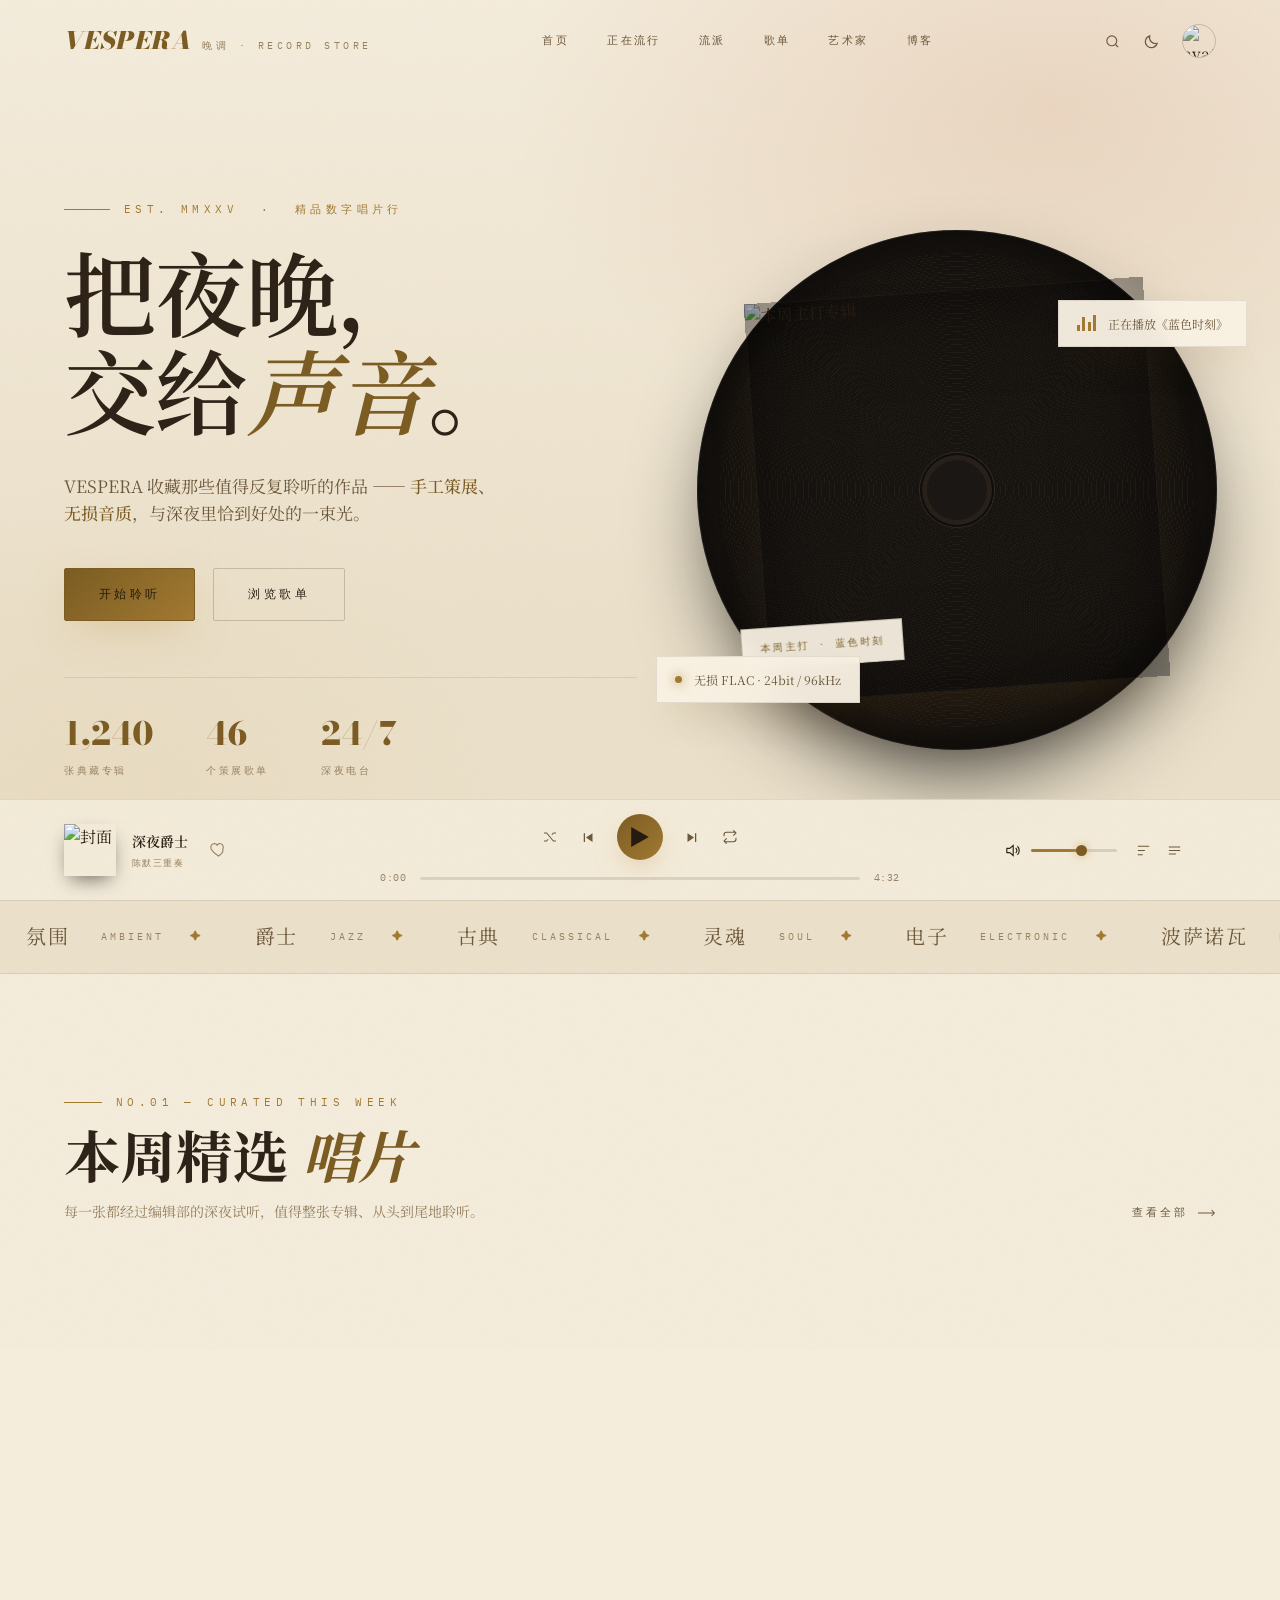
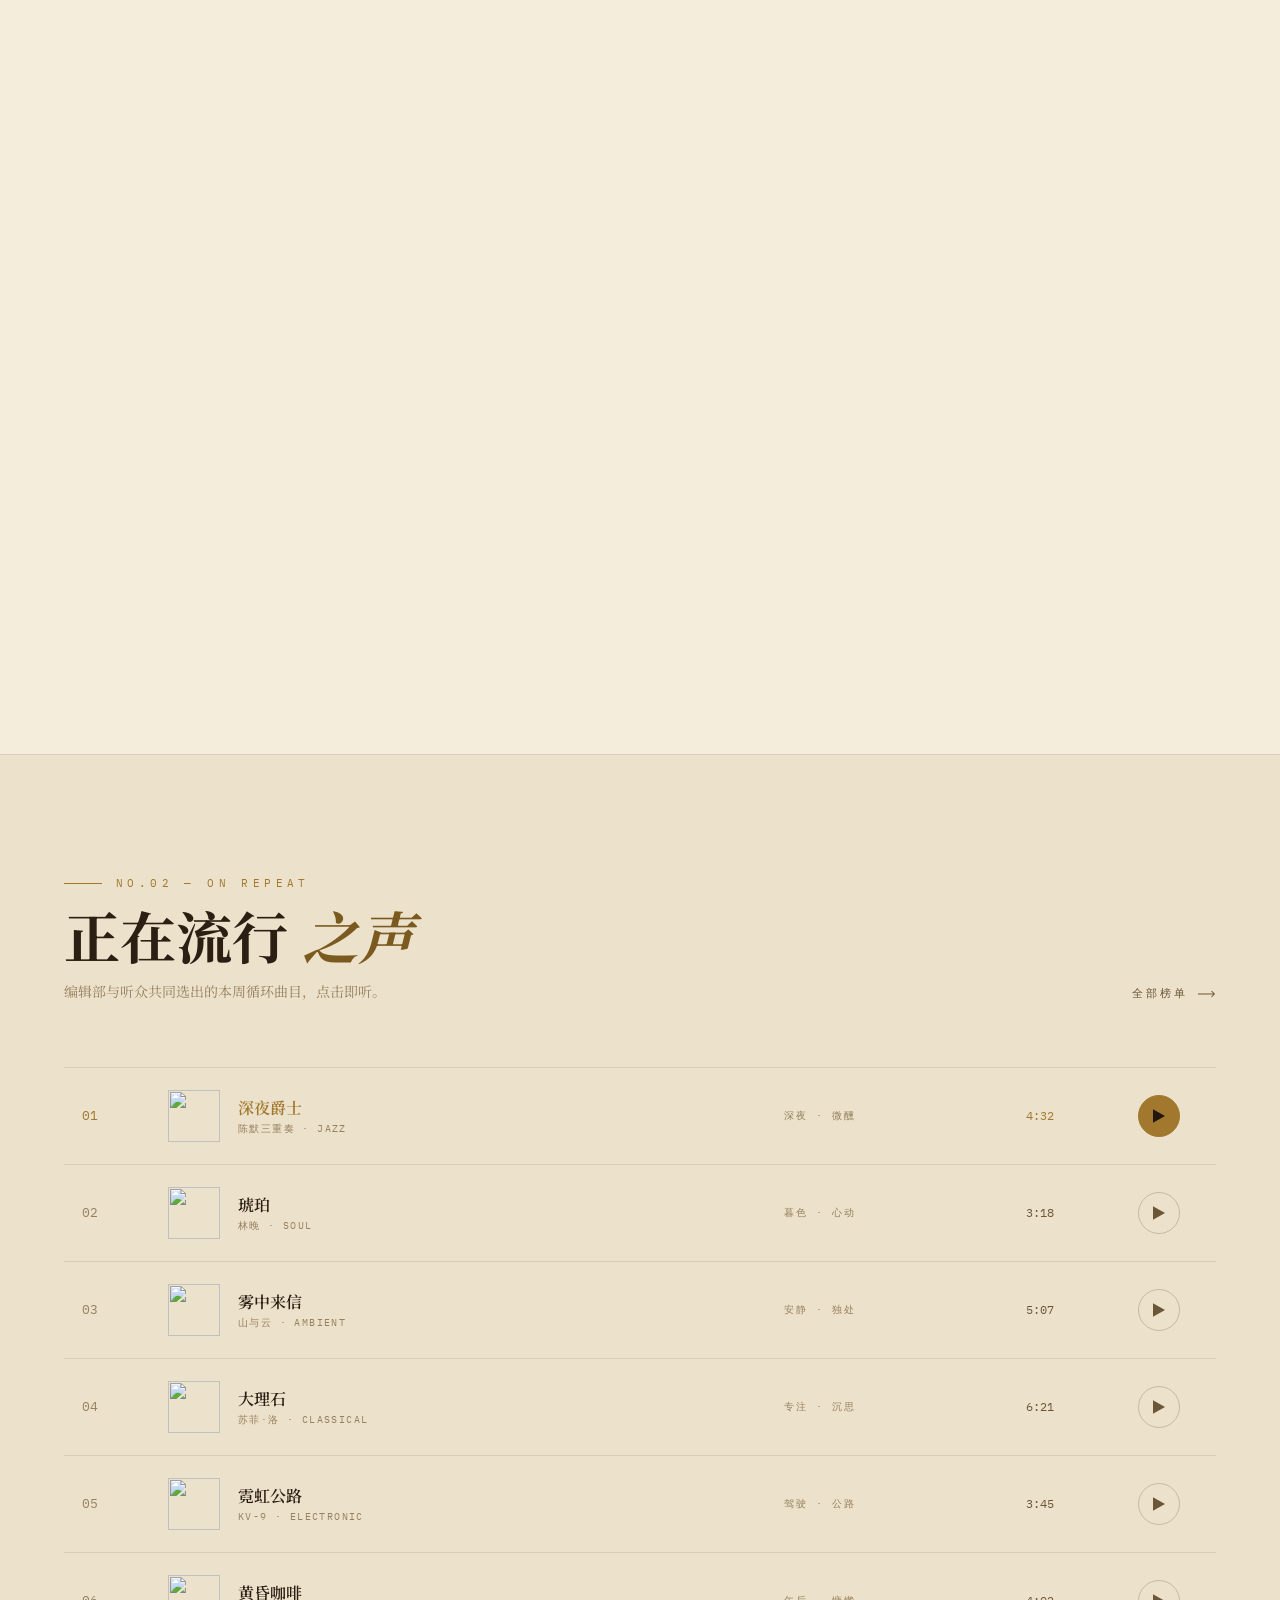
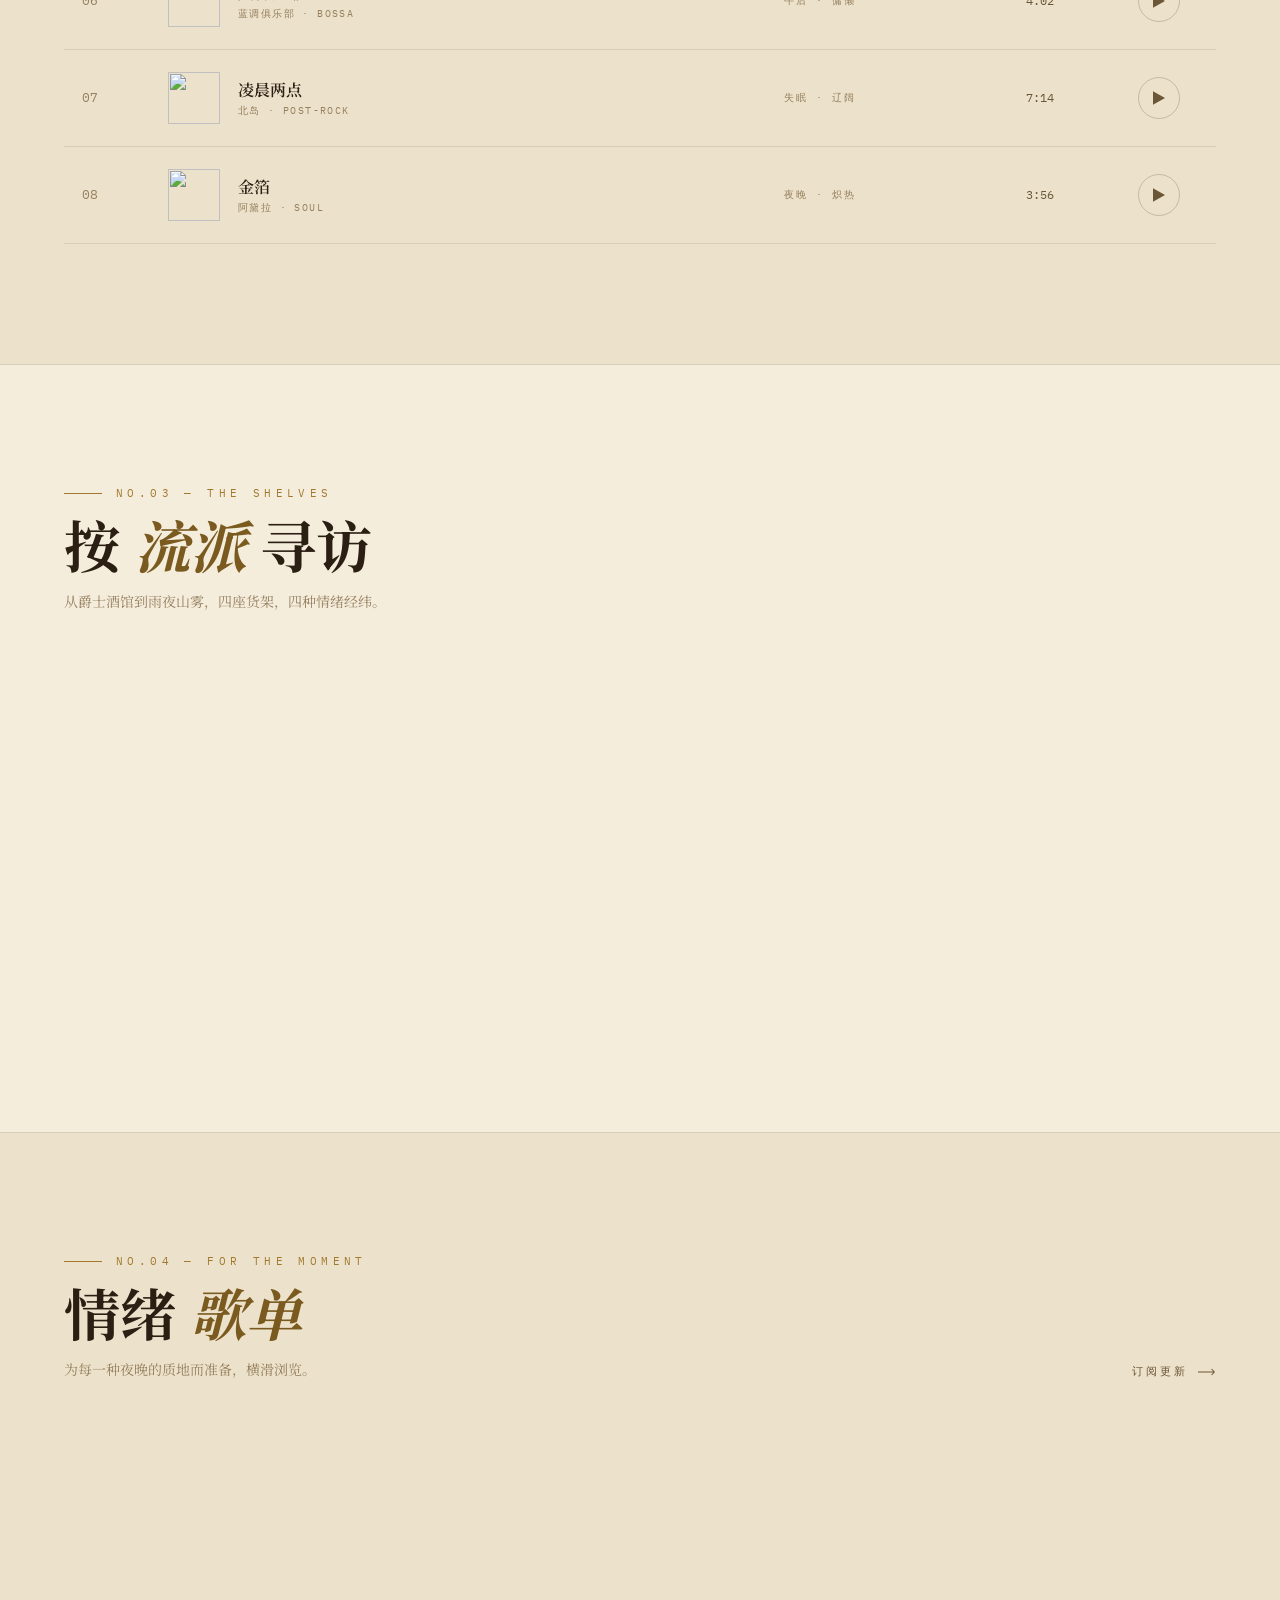
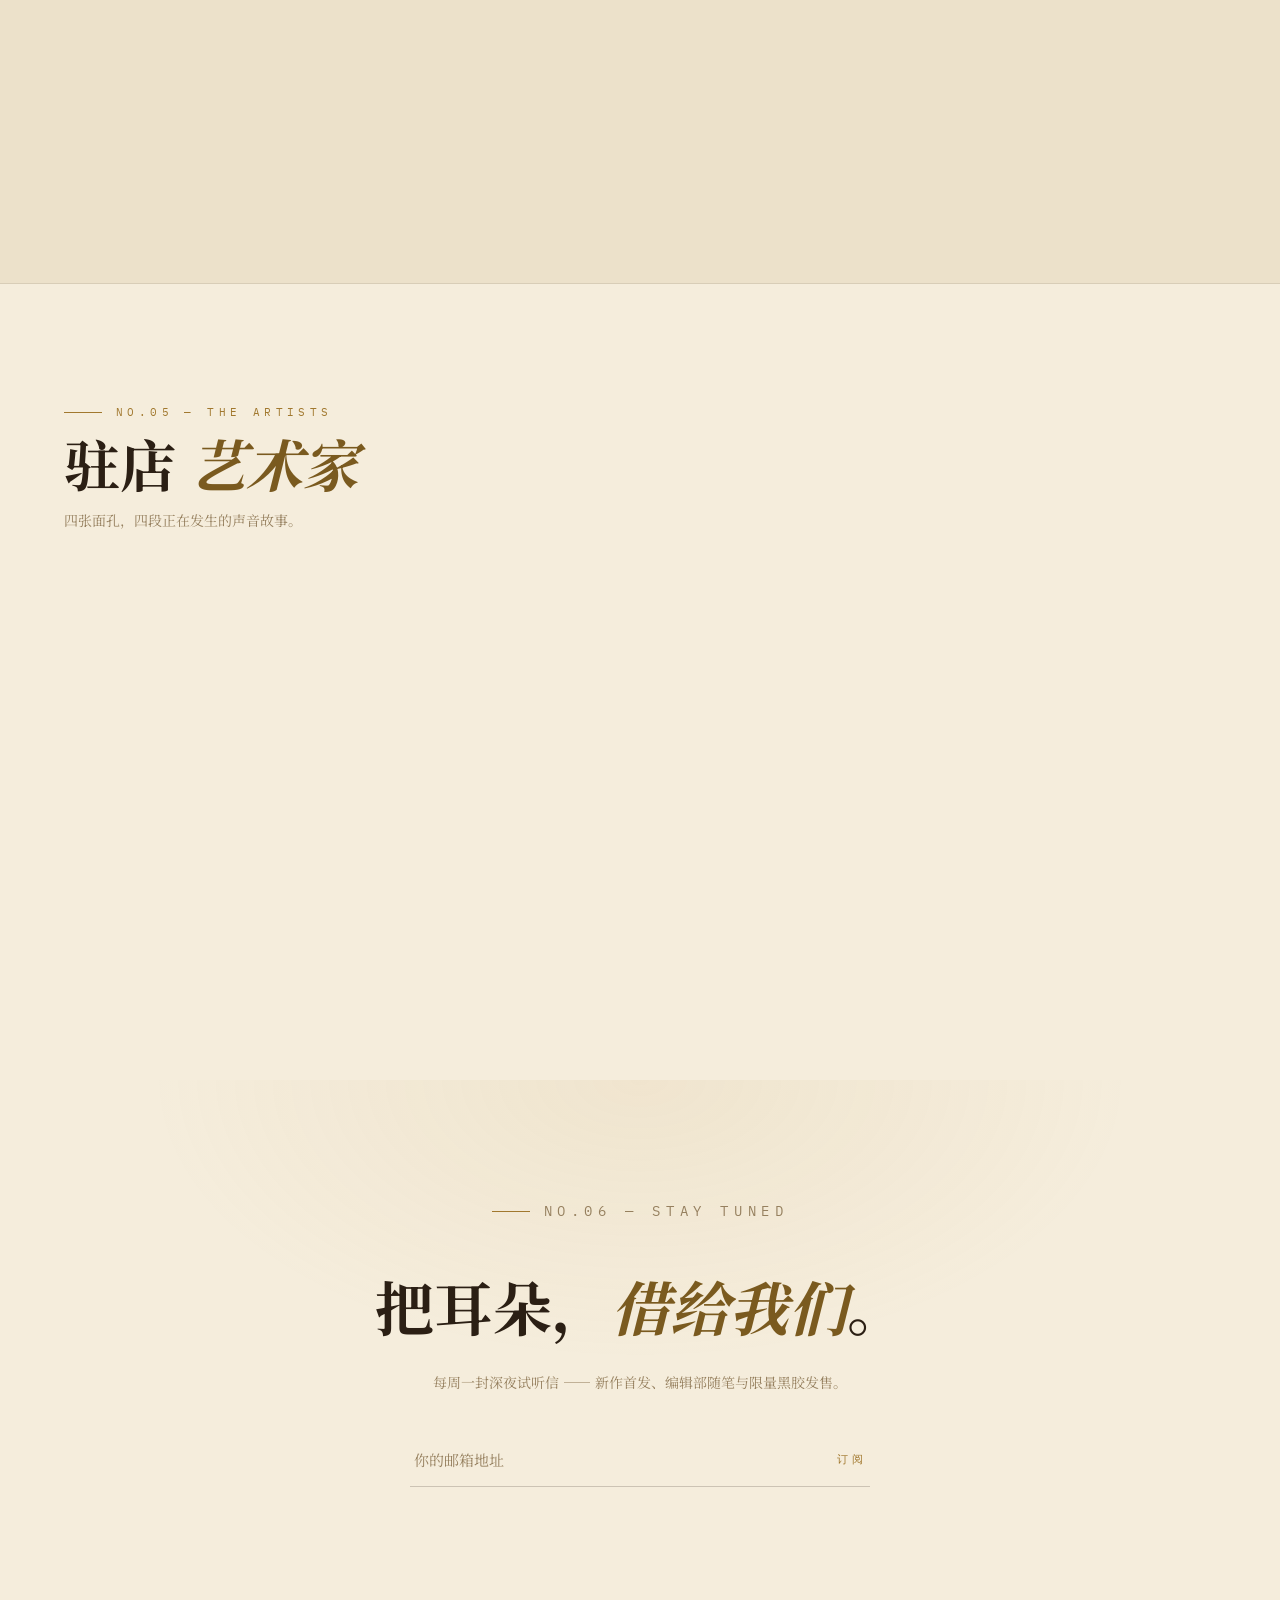
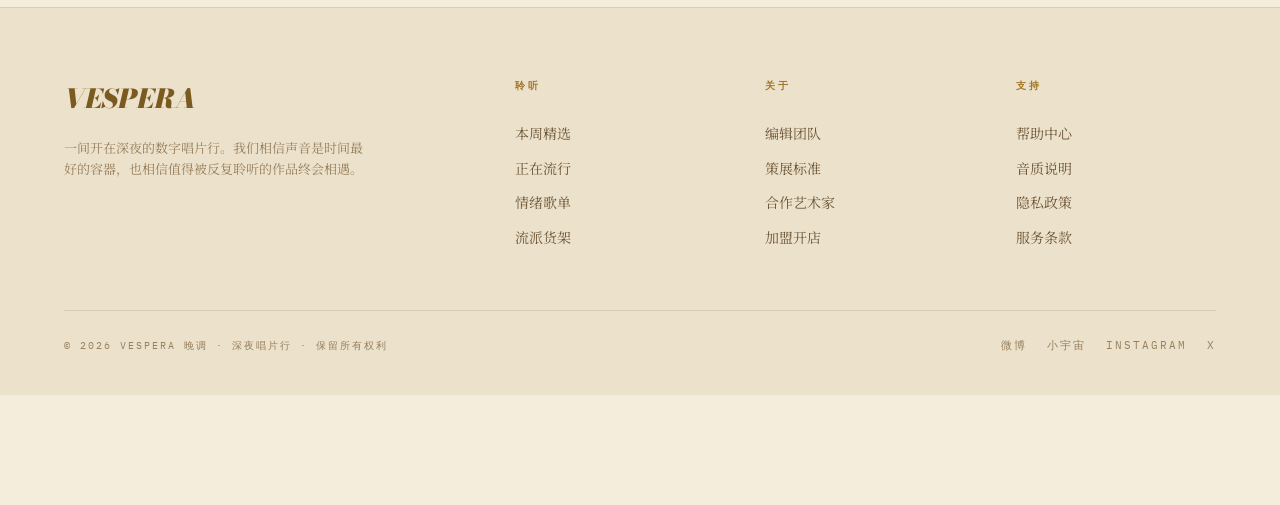
==== index.html @ b7c3f236 "初始化 VESPERA 晚调：音乐+博客双模块静态站（数据驱动、全实体 CRUD 管理台、GitHub API 在线提交、暗亮双主题）" ====
﻿<!doctype html>
<html lang="zh-CN">
<head>
<meta charset="utf-8">
<meta name="viewport" content="width=device-width, initial-scale=1">
<title>VESPERA 晚调 — 精品数字唱片行</title>
<link rel="preconnect" href="https://fonts.googleapis.com">
<link rel="preconnect" href="https://fonts.gstatic.com" crossorigin>
<link href="https://fonts.googleapis.com/css2?family=Bodoni+Moda:ital,opsz,wght@0,6..96,400;0,6..96,600;0,6..96,800;0,6..96,900;1,6..96,400;1,6..96,600&family=IBM+Plex+Mono:wght@400;500&family=Noto+Serif+SC:wght@400;500;700;900&display=swap" rel="stylesheet">
<link href="https://fonts.loli.net/css2?family=Bodoni+Moda:ital,opsz,wght@0,6..96,400;0,6..96,600;0,6..96,800;0,6..96,900;1,6..96,400;1,6..96,600&family=IBM+Plex+Mono:wght@400;500&family=Noto+Serif+SC:wght@400;500;700;900&display=swap" rel="stylesheet">
<link rel="stylesheet" href="assets/vespera.css">
</head>
<body>
<script>
  /* 首屏前应用主题，避免闪烁 */
  try{
    var _t = localStorage.getItem("vespera-theme") ||
             (window.matchMedia("(prefers-color-scheme: light)").matches ? "light" : "dark");
    document.documentElement.setAttribute("data-theme", _t);
  }catch(e){}
</script>
<div class="grain"></div>
<div class="cursor-glow" id="glow"></div>

<header id="site-header">
  <a class="logo" href="#">
    <span class="mark">VESPERA</span>
    <span class="sub">晚调 · Record Store</span>
  </a>
  <nav>
    <a href="#featured">首页</a>
    <a href="#tracks">正在流行</a>
    <a href="#genres">流派</a>
    <a href="#playlists">歌单</a>
    <a href="#artists">艺术家</a>
    <a href="blog.html">博客</a>
  </nav>
  <div class="hd-actions">
    <button class="icon-btn search" aria-label="搜索">
      <svg width="17" height="17" viewBox="0 0 24 24" fill="none" stroke="currentColor" stroke-width="1.6"><circle cx="11" cy="11" r="7"/><path d="m20 20-3.8-3.8"/></svg>
    </button>
    <button class="icon-btn theme-toggle" id="themeToggle" aria-label="切换主题">
      <svg class="icon-sun" width="17" height="17" viewBox="0 0 24 24" fill="none" stroke="currentColor" stroke-width="1.6"><circle cx="12" cy="12" r="4.2"/><path d="M12 2v2.5M12 19.5V22M2 12h2.5M19.5 12H22M4.6 4.6l1.8 1.8M17.6 17.6l1.8 1.8M19.4 4.6l-1.8 1.8M6.4 17.6l-1.8 1.8"/></svg>
      <svg class="icon-moon" width="17" height="17" viewBox="0 0 24 24" fill="none" stroke="currentColor" stroke-width="1.6"><path d="M20 14.5A8.5 8.5 0 0 1 9.5 4 8.5 8.5 0 1 0 20 14.5z"/></svg>
    </button>
    <div class="avatar" title="我的收藏"><img src="https://trae-api-cn.mchost.guru/api/ide/v1/text_to_image?prompt=silhouette%20of%20a%20soul%20singer%20at%20vintage%20microphone%2C%20warm%20amber%20backlight%20and%20smoke%2C%20film%20photography%2C%20no%20text&image_size=square" alt="avatar"></div>
    <button class="icon-btn burger" aria-label="菜单">
      <svg width="20" height="20" viewBox="0 0 24 24" fill="none" stroke="currentColor" stroke-width="1.6"><path d="M4 8h16M4 16h10"/></svg>
    </button>
  </div>
</header>

<main class="wrap">
  <!-- ================= HERO ================= -->
  <section class="hero">
    <div class="hero-grid">
      <div class="hero-copy">
        <p class="eyebrow">EST. MMXXV &nbsp;·&nbsp; 精品数字唱片行</p>
        <h1 class="hero-title">把夜晚，<br>交给<span class="it">声音</span>。</h1>
        <p class="hero-sub">VESPERA 收藏那些值得反复聆听的作品 —— <b>手工策展</b>、<b>无损音质</b>，与深夜里恰到好处的一束光。</p>
        <div class="hero-cta">
          <button class="btn btn-gold">开始聆听</button>
          <button class="btn btn-ghost">浏览歌单</button>
        </div>
        <div class="hero-stats">
          <div><b class="num">1,240</b><span>张典藏专辑</span></div>
          <div><b class="num">46</b><span>个策展歌单</span></div>
          <div><b class="num">24/7</b><span>深夜电台</span></div>
        </div>
      </div>
      <div class="hero-art">
        <div class="vinyl-disk"></div>
        <div class="hero-cover-wrap">
          <img id="heroCover" src="https://trae-api-cn.mchost.guru/api/ide/v1/text_to_image?prompt=abstract%20album%20cover%20art%2C%20swirling%20amber%20gold%20and%20deep%20espresso%20brown%20ink%20gradients%2C%20art%20deco%20minimal%20composition%2C%20dramatic%20side%20lighting%2C%20premium%20boutique%20record%20label%20aesthetic%2C%20matte%20paper%20texture%2C%20elegant%2C%20no%20text&image_size=square_hd" alt="本周主打专辑">
          <div class="cover-badge" id="heroBadge">本周主打 · 策展推荐</div>
        </div>
        <div class="float-chip chip-1">
          <span class="eq" aria-hidden="true"><i></i><i></i><i></i><i></i></span>
          <span id="heroNow">正在播放《蓝色时刻》</span>
        </div>
        <div class="float-chip chip-2">无损 FLAC · 24bit / 96kHz</div>
      </div>
    </div>
  </section>

  <!-- ================= MARQUEE ================= -->
  <div class="marquee" aria-hidden="true">
    <div class="marquee-track">
      <span>氛围 <em>AMBIENT</em></span><span>爵士 <em>JAZZ</em></span><span>古典 <em>CLASSICAL</em></span><span>灵魂 <em>SOUL</em></span><span>电子 <em>ELECTRONIC</em></span><span>波萨诺瓦 <em>BOSSA NOVA</em></span><span>后摇 <em>POST-ROCK</em></span><span>新古典 <em>NEO-CLASSICAL</em></span><span>氛围 <em>AMBIENT</em></span><span>爵士 <em>JAZZ</em></span><span>古典 <em>CLASSICAL</em></span><span>灵魂 <em>SOUL</em></span><span>电子 <em>ELECTRONIC</em></span><span>波萨诺瓦 <em>BOSSA NOVA</em></span><span>后摇 <em>POST-ROCK</em></span><span>新古典 <em>NEO-CLASSICAL</em></span>
    </div>
  </div>

  <!-- ================= FEATURED ALBUMS ================= -->
  <section id="featured" class="featured">
    <div class="section-head reveal">
      <div>
        <p class="sec-no">NO.01 — CURATED THIS WEEK</p>
        <h2 class="sec-title">本周精选 <em>唱片</em></h2>
        <p class="sec-sub">每一张都经过编辑部的深夜试听，值得整张专辑、从头到尾地聆听。</p>
      </div>
      <a class="sec-link" href="#tracks">查看全部
        <svg width="18" height="10" viewBox="0 0 24 10" fill="none" stroke="currentColor" stroke-width="1.4"><path d="M0 5h22m0 0-4-4m4 4-4 4"/></svg>
      </a>
    </div>
        <div class="albums" id="albums"></div>
  </section>

  <!-- ================= TRENDING TRACKS ================= -->
  <section id="tracks" class="tracks">
    <div class="section-head reveal">
      <div>
        <p class="sec-no">NO.02 — ON REPEAT</p>
        <h2 class="sec-title">正在流行 <em>之声</em></h2>
        <p class="sec-sub">编辑部与听众共同选出的本周循环曲目，点击即听。</p>
      </div>
      <a class="sec-link" href="#playlists">全部榜单
        <svg width="18" height="10" viewBox="0 0 24 10" fill="none" stroke="currentColor" stroke-width="1.4"><path d="M0 5h22m0 0-4-4m4 4-4 4"/></svg>
      </a>
    </div>
        <div class="track-list reveal" id="trackList"></div>
  </section>

  <!-- ================= GENRES ================= -->
  <section id="genres" class="genres">
    <div class="section-head reveal">
      <div>
        <p class="sec-no">NO.03 — THE SHELVES</p>
        <h2 class="sec-title">按 <em>流派</em> 寻访</h2>
        <p class="sec-sub">从爵士酒馆到雨夜山雾，四座货架，四种情绪经纬。</p>
      </div>
    </div>
        <div class="genre-grid" id="genreGrid"></div>
  </section>

  <!-- ================= MOOD PLAYLISTS ================= -->
  <section id="playlists" class="playlists">
    <div class="section-head reveal">
      <div>
        <p class="sec-no">NO.04 — FOR THE MOMENT</p>
        <h2 class="sec-title">情绪 <em>歌单</em></h2>
        <p class="sec-sub">为每一种夜晚的质地而准备，横滑浏览。</p>
      </div>
      <a class="sec-link" href="#newsletter">订阅更新
        <svg width="18" height="10" viewBox="0 0 24 10" fill="none" stroke="currentColor" stroke-width="1.4"><path d="M0 5h22m0 0-4-4m4 4-4 4"/></svg>
      </a>
    </div>
        <div class="pl-scroll" id="plScroll"></div>
  </section>

  <!-- ================= ARTISTS ================= -->
  <section id="artists" class="artists">
    <div class="section-head reveal">
      <div>
        <p class="sec-no">NO.05 — THE ARTISTS</p>
        <h2 class="sec-title">驻店 <em>艺术家</em></h2>
        <p class="sec-sub">四张面孔，四段正在发生的声音故事。</p>
      </div>
    </div>
        <div class="artist-grid" id="artistGrid"></div>
  </section>

  <!-- ================= NEWSLETTER ================= -->
  <section id="newsletter" class="newsletter reveal">
    <p class="sec-no" style="justify-content:center">NO.06 — STAY TUNED</p>
    <h2 class="nl-title">把耳朵，<em>借给我们</em>。</h2>
    <p>每周一封深夜试听信 —— 新作首发、编辑部随笔与限量黑胶发售。</p>
    <form class="nl-form" onsubmit="return false">
      <input type="email" placeholder="你的邮箱地址" aria-label="邮箱">
      <button type="submit">订阅</button>
    </form>
  </section>
</main>

<!-- ================= FOOTER ================= -->
<footer>
  <div class="foot-grid">
    <div class="foot-brand">
      <span class="mark">VESPERA</span>
      <p>一间开在深夜的数字唱片行。我们相信声音是时间最好的容器，也相信值得被反复聆听的作品终会相遇。</p>
    </div>
    <div class="foot-col">
      <h4>聆听</h4>
      <a href="#featured">本周精选</a>
      <a href="#tracks">正在流行</a>
      <a href="#playlists">情绪歌单</a>
      <a href="#genres">流派货架</a>
    </div>
    <div class="foot-col">
      <h4>关于</h4>
      <a href="#">编辑团队</a>
      <a href="#">策展标准</a>
      <a href="#">合作艺术家</a>
      <a href="#">加盟开店</a>
    </div>
    <div class="foot-col">
      <h4>支持</h4>
      <a href="#">帮助中心</a>
      <a href="#">音质说明</a>
      <a href="#">隐私政策</a>
      <a href="#">服务条款</a>
    </div>
  </div>
  <div class="foot-bottom">
    <p>© 2026 VESPERA 晚调 · 深夜唱片行 · 保留所有权利</p>
    <div class="foot-social">
      <a href="#">微博</a><a href="#">小宇宙</a><a href="#">INSTAGRAM</a><a href="#">X</a>
    </div>
  </div>
</footer>

<!-- ================= PLAYER ================= -->
<div class="player" id="player">
  <div class="p-left">
    <img id="pCover" src="https://trae-api-cn.mchost.guru/api/ide/v1/text_to_image?prompt=smoky%20jazz%20club%20album%20cover%2C%20silhouette%20of%20saxophone%20player%20in%20warm%20amber%20spotlight%2C%20art%20deco%20geometric%20light%20rays%2C%20vintage%20noir%20atmosphere%2C%20premium%20vinyl%20artwork%2C%20no%20text&image_size=square" alt="封面">
    <div class="p-meta">
      <b id="pTitle">深夜爵士</b>
      <i id="pArtist">陈默三重奏 · JAZZ</i>
    </div>
    <button class="heart" id="pHeart" aria-label="收藏">
      <svg width="17" height="16" viewBox="0 0 24 22" fill="none" stroke="currentColor" stroke-width="1.6"><path d="M12 21s-7.5-4.6-10-9.3C.3 8 1.6 4.3 5 3.6c2-.4 4 .4 5 2 1-1.6 3-2.4 5-2 3.4.7 4.7 4.4 3 8.1C19.5 16.4 12 21 12 21z"/></svg>
    </button>
  </div>
  <div class="p-center">
    <div class="p-controls">
      <button class="p-btn" id="pShuffle" aria-label="随机播放"><svg width="16" height="16" viewBox="0 0 24 24" fill="none" stroke="currentColor" stroke-width="1.6"><path d="M3 6h4l10 12h4M17 6h4M3 18h4l2.2-2.6M14.8 8.6 17 6"/></svg></button>
      <button class="p-btn" id="pPrev" aria-label="上一首"><svg width="15" height="15" viewBox="0 0 24 24" fill="currentColor"><path d="M6 5h2v14H6zM20 5v14L9.5 12z"/></svg></button>
      <button class="p-btn p-play" id="pPlay" aria-label="播放/暂停">
        <svg width="18" height="20" viewBox="0 0 15 17" fill="currentColor"><path d="M0 0l15 8.5L0 17z"/></svg>
      </button>
      <button class="p-btn" id="pNext" aria-label="下一首"><svg width="15" height="15" viewBox="0 0 24 24" fill="currentColor"><path d="M16 5h2v14h-2zM4 5v14l10.5-7z"/></svg></button>
      <button class="p-btn" id="pRepeat" aria-label="循环播放"><svg width="16" height="16" viewBox="0 0 24 24" fill="none" stroke="currentColor" stroke-width="1.6"><path d="M17 2l4 4-4 4M3 11V9a4 4 0 0 1 4-4h14M7 22l-4-4 4-4M21 13v2a4 4 0 0 1-4 4H3"/></svg></button>
    </div>
    <div class="p-progress">
      <span class="t" id="pCur">0:00</span>
      <div class="p-bar" id="pBar"><div class="fill" id="pFill"></div></div>
      <span class="t" id="pDur">4:32</span>
    </div>
  </div>
  <div class="p-right">
    <span class="playing-ind">PLAYING</span>
    <div class="p-vol">
      <svg width="17" height="17" viewBox="0 0 24 24" fill="none" stroke="currentColor" stroke-width="1.6"><path d="M4 9v6h4l5 4V5L8 9H4z"/><path d="M16.5 8.5a5 5 0 0 1 0 7M19 6a8.5 8.5 0 0 1 0 12"/></svg>
      <input type="range" id="pVol" min="0" max="100" value="60" aria-label="音量">
    </div>
    <div class="p-extra">
      <button class="p-btn" aria-label="队列"><svg width="17" height="17" viewBox="0 0 24 24" fill="none" stroke="currentColor" stroke-width="1.6"><path d="M4 6h16M4 12h10M4 18h7"/></svg></button>
      <button class="p-btn" aria-label="歌词"><svg width="17" height="17" viewBox="0 0 24 24" fill="none" stroke="currentColor" stroke-width="1.6"><path d="M4 7h16M4 12h16M4 17h10"/></svg></button>
      <span class="eq" id="pEq" aria-hidden="true"><i></i><i></i><i></i><i></i></span>
    </div>
  </div>
</div>

<script src="assets/vespera.js"></script>
<script>
(function(){
  "use strict";
  var $ = Vespera.$, $$ = Vespera.$$;

  /* ================= 播放器核心 ================= */
  var player = $("#player");
  var pPlay = $("#pPlay"), pTitle = $("#pTitle"), pArtist = $("#pArtist"),
      pCover = $("#pCover"), pCur = $("#pCur"), pDur = $("#pDur"),
      pFill = $("#pFill"), pBar = $("#pBar"), pEq = $("#pEq"),
      pVol = $("#pVol"), pHeart = $("#pHeart");
  var state = { playing:false, cur:0, dur:272, vol:60 };
  var iconPlay = '<svg width="18" height="20" viewBox="0 0 15 17" fill="currentColor"><path d="M0 0l15 8.5L0 17z"/></svg>';
  var iconPause = '<svg width="18" height="20" viewBox="0 0 24 24" fill="currentColor"><path d="M5 4h5v16H5zM14 4h5v16h-5z"/></svg>';
  var timer = null;
  var queue = [], qIndex = 0;

  function fmt(s){
    s = Math.max(0, Math.round(s));
    var m = Math.floor(s/60), r = s%60;
    return m + ":" + (r<10?"0":"") + r;
  }
  function toSec(t){
    var p = String(t).split(":");
    return parseInt(p[0],10)*60 + parseInt(p[1],10);
  }
  function setPlaying(on){
    state.playing = on;
    player.classList.toggle("playing", on);
    pEq.classList.toggle("on", on);
    pPlay.innerHTML = on ? iconPause : iconPlay;
    if(on){
      if(!timer) timer = setInterval(tick, 1000);
    } else {
      if(timer){ clearInterval(timer); timer = null; }
    }
  }
  function tick(){
    if(!state.playing) return;
    state.cur += 1;
    if(state.cur >= state.dur){
      state.cur = state.dur;
      setPlaying(false);
      nextTrack();
      return;
    }
    paint();
  }
  function paint(){
    pCur.textContent = fmt(state.cur);
    pFill.style.width = (state.dur ? (state.cur/state.dur*100) : 0) + "%";
  }
  function playTrackObj(track){
    if(!track) return;
    pTitle.textContent = track.title;
    pArtist.textContent = track.artist || "";
    if(track.cover) pCover.src = track.cover;
    state.dur = track.durSec || toSec(track.dur || "4:00");
    pDur.textContent = fmt(state.dur);
    state.cur = 0;
    paint();
    setPlaying(true);
    $$(".track").forEach(function(t){
      t.classList.toggle("playing", t.getAttribute("data-id") === track.id);
    });
  }
  function playQueue(list, index){
    queue = list || [];
    qIndex = Math.max(0, index || 0);
    playTrackObj(queue[qIndex]);
  }
  function nextTrack(){
    if(!queue.length) return;
    qIndex = (qIndex + 1) % queue.length;
    playTrackObj(queue[qIndex]);
  }
  function prevTrack(){
    if(!queue.length) return;
    qIndex = (qIndex - 1 + queue.length) % queue.length;
    playTrackObj(queue[qIndex]);
  }

  /* ================= 数据加载与渲染 ================= */
  var music = { featured:{}, albums:[], tracks:[], playlists:[], genres:[], artists:[] };
  function byId(list, id){ return (list||[]).filter(function(x){ return x.id === id; })[0]; }

  function load(){
    return fetch("data/music.json")
      .then(function(r){ return r.json(); })
      .then(function(d){
        music = d;
        renderHero();
        renderAlbums();
        renderTracks();
        renderGenres();
        renderPlaylists();
        renderArtists();
        bindClicks();
        if(music.tracks.length){
          playQueue(music.tracks.slice(), 0);
          setPlaying(false);
        }
      })
      .catch(function(){ console.error("data/music.json 加载失败"); });
  }

  function renderHero(){
    var f = music.featured || {};
    var album = byId(music.albums, f.albumId) || (music.albums||[])[0];
    if(!album) return;
    var img = $("#heroCover");
    if(img && album.cover) img.src = album.cover;
    var badge = $("#heroBadge");
    if(badge) badge.textContent = "本周主打 · " + album.title;
    var now = $("#heroNow");
    if(now) now.textContent = "正在播放《" + album.title + "》";
  }
  function albumCard(a, i){
    return '<button class="album-card reveal" style="transition-delay:'+(0.05+i*0.07).toFixed(2)+'s" data-kind="album" data-id="'+a.id+'">'+
      '<figure><img src="'+a.cover+'" alt="'+a.title+'" loading="lazy">'+
      '<span class="hover-play"><svg width="15" height="17" viewBox="0 0 15 17" fill="currentColor"><path d="M0 0l15 8.5L0 17z"/></svg></span></figure>'+
      '<div class="album-meta"><div><h3>'+a.title+'</h3><span class="en">'+a.en+'</span>'+
      '<p>'+a.artist+' · '+a.genre+' · '+a.year+'</p></div><span class="price">¥ '+a.price+'</span></div>'+
    '</button>';
  }
  function renderAlbums(){
    var el = $("#albums");
    if(el) el.innerHTML = (music.albums||[]).map(albumCard).join("");
  }
  function trackRow(t, i){
    return '<button class="track" data-kind="track" data-id="'+t.id+'" data-title="'+t.title+'" data-artist="'+t.artist+'" data-cover="'+t.cover+'" data-dur="'+t.dur+'">'+
      '<span class="t-idx">'+String(i+1).padStart(2,"0")+'</span>'+
      '<span class="t-art"><img src="'+t.cover+'" alt=""><span class="t-meta"><b>'+t.title+'</b><i>'+t.artist+' · '+(t.genre||"").toUpperCase()+'</i></span></span>'+
      '<span class="t-mood">'+t.mood+'</span><span class="t-dur">'+t.dur+'</span>'+
      '<span class="t-play"><svg width="12" height="14" viewBox="0 0 15 17" fill="currentColor"><path d="M0 0l15 8.5L0 17z"/></svg></span>'+
    '</button>';
  }
  function renderTracks(){
    var el = $("#trackList");
    if(el) el.innerHTML = (music.tracks||[]).map(trackRow).join("");
  }
  function genreCard(g, i){
    return '<div class="genre-card reveal" style="transition-delay:'+(0.05+i*0.07).toFixed(2)+'s">'+
      '<img src="'+g.cover+'" alt="'+g.name+'" loading="lazy">'+
      '<span class="g-count">'+g.count+'</span>'+
      '<div class="g-body"><span class="g-en">'+g.en+'</span><h3>'+g.name+'</h3><p>'+g.desc+'</p></div>'+
      '<span class="g-line"></span></div>';
  }
  function renderGenres(){
    var el = $("#genreGrid");
    if(el) el.innerHTML = (music.genres||[]).map(genreCard).join("");
  }
  function playlistCard(p, i){
    return '<button class="pl-card reveal" style="transition-delay:'+(i*0.08).toFixed(2)+'s" data-kind="playlist" data-id="'+p.id+'">'+
      '<figure><img src="'+p.cover+'" alt="'+p.title+'" loading="lazy">'+
      '<span class="pl-play"><svg width="14" height="16" viewBox="0 0 15 17" fill="currentColor"><path d="M0 0l15 8.5L0 17z"/></svg></span>'+
      '<div class="pl-info"><h3>'+p.title+'</h3><p>'+p.en+' · '+p.count+'</p></div></figure>'+
    '</button>';
  }
  function renderPlaylists(){
    var el = $("#plScroll");
    if(el) el.innerHTML = (music.playlists||[]).map(playlistCard).join("");
  }
  function artistCard(a, i){
    return '<button class="artist-card reveal" style="transition-delay:'+(0.05+i*0.07).toFixed(2)+'s">'+
      '<figure><img src="'+a.cover+'" alt="'+a.name+'" loading="lazy"></figure>'+
      '<span class="a-en">'+a.en+'</span><h3>'+a.name+'</h3><p>'+a.role+' · '+a.subs+'</p>'+
    '</button>';
  }
  function renderArtists(){
    var el = $("#artistGrid");
    if(el) el.innerHTML = (music.artists||[]).map(artistCard).join("");
  }

  function bindClicks(){
    $$(".track").forEach(function(el){
      el.addEventListener("click", function(){
        var t = byId(music.tracks, el.getAttribute("data-id"));
        if(t) playQueue(music.tracks.slice(), music.tracks.indexOf(t));
      });
    });
    $$(".album-card").forEach(function(el){
      el.addEventListener("click", function(){
        var a = byId(music.albums, el.getAttribute("data-id"));
        if(!a) return;
        var list = (a.trackIds||[]).map(function(id){ return byId(music.tracks, id); }).filter(Boolean);
        if(!list.length) list = [{ title:a.title, artist:a.artist, cover:a.cover, dur:"4:00" }];
        playQueue(list, 0);
      });
    });
    $$(".pl-card").forEach(function(el){
      el.addEventListener("click", function(){
        var p = byId(music.playlists, el.getAttribute("data-id"));
        if(!p) return;
        var list = (p.trackIds||[]).map(function(id){ return byId(music.tracks, id); }).filter(Boolean);
        if(!list.length) list = [{ title:p.title, artist:p.en, cover:p.cover, dur:"4:00" }];
        playQueue(list, 0);
      });
    });
  }

  /* ================= 播放器控件 ================= */
  pPlay.addEventListener("click", function(){
    if(state.cur >= state.dur){ state.cur = 0; paint(); }
    setPlaying(!state.playing);
  });
  $("#pNext").addEventListener("click", nextTrack);
  $("#pPrev").addEventListener("click", prevTrack);
  pBar.addEventListener("click", function(e){
    var r = pBar.getBoundingClientRect();
    var ratio = Math.min(1, Math.max(0, (e.clientX - r.left)/r.width));
    state.cur = Math.round(ratio * state.dur);
    paint();
    if(state.cur >= state.dur && state.playing){ setPlaying(false); }
  });
  pVol.addEventListener("input", function(){
    state.vol = pVol.value;
    pVol.style.setProperty("--vol", pVol.value + "%");
  });
  pVol.style.setProperty("--vol", pVol.value + "%");
  pHeart.addEventListener("click", function(){ pHeart.classList.toggle("on"); });
  $("#pShuffle").addEventListener("click", function(){ this.classList.toggle("active"); });
  $("#pRepeat").addEventListener("click", function(){ this.classList.toggle("active"); });
  document.addEventListener("keydown", function(e){
    if(e.code === "Space" && !/INPUT|TEXTAREA/.test(document.activeElement.tagName)){
      e.preventDefault();
      pPlay.click();
    }
  });

  load();
})();
</script>
</body>
</html>
---- assets/vespera.css ----
/* ============================================================
   VESPERA 晚调 — Deep-Evening Vinyl Editorial
   共享样式：音乐模块 + 博客模块
   ============================================================ */
:root{
  --bg:#0d0a08;
  --bg-2:#14100c;
  --bg-3:#1b140f;
  --ink:#f1e6d0;
  --ink-rgb:241 230 208;
  --ink-2:#cdbda2;
  --muted:#8b7c66;
  --gold:#c9a15b;
  --gold-2:#e8cd92;
  --ember:#b4572f;
  --line:rgba(241,230,208,.09);
  --line-strong:rgba(241,230,208,.18);
  --font-d:"Bodoni Moda","Noto Serif SC",serif;
  --font-cn:"Noto Serif SC","Bodoni Moda",serif;
  --font-m:"IBM Plex Mono",monospace;
  --shadow:0 30px 80px -20px rgba(0,0,0,.7);
  --header-bg:rgba(13,10,8,.72);
  --player-bg:rgba(17,13,10,.88);
  --chip-bg:rgba(13,10,8,.85);
  --chip-soft:rgba(20,16,12,.9);
  --scrub:#3a2e20;
  --scrub-2:#2a2118;
  --chip-shadow:0 20px 50px -20px rgba(0,0,0,.8);
  color-scheme:dark;
}
[data-theme="light"]{
  --bg:#f5eddc;
  --bg-2:#ece1ca;
  --bg-3:#e3d5b8;
  --ink:#2b1f14;
  --ink-rgb:43 31 20;
  --ink-2:#6b5638;
  --muted:#96805f;
  --gold:#a1782e;
  --gold-2:#7a5a1f;
  --ember:#a94c27;
  --line:rgba(43,31,20,.1);
  --line-strong:rgba(43,31,20,.2);
  --shadow:0 30px 60px -22px rgba(90,60,20,.3);
  --header-bg:rgba(245,237,220,.82);
  --player-bg:rgba(245,237,220,.92);
  --chip-bg:rgba(250,243,228,.94);
  --chip-soft:rgba(250,243,228,.96);
  --scrub:#c9b482;
  --scrub-2:#d8c69e;
  --chip-shadow:0 20px 40px -18px rgba(90,60,20,.35);
  color-scheme:light;
}
html.animating *, html.animating *::before, html.animating *::after{
  transition:background-color .55s ease,color .55s ease,border-color .55s ease,
             box-shadow .55s ease,fill .55s ease,stroke .55s ease !important;
}
*{margin:0;padding:0;box-sizing:border-box}
html{scroll-behavior:smooth}
body{
  background:var(--bg);
  color:var(--ink);
  font-family:var(--font-cn);
  font-weight:400;
  line-height:1.6;
  overflow-x:hidden;
  padding-bottom:110px;
  -webkit-font-smoothing:antialiased;
}
body.no-player{padding-bottom:0}
::selection{background:var(--gold);color:#1a120b}
::-webkit-scrollbar{width:10px}
::-webkit-scrollbar-track{background:var(--bg)}
::-webkit-scrollbar-thumb{background:var(--scrub-2);border-radius:6px}
::-webkit-scrollbar-thumb:hover{background:var(--scrub)}

/* ---------- atmosphere ---------- */
.grain{
  position:fixed;inset:-50%;z-index:120;pointer-events:none;opacity:.055;
  background-image:url("data:image/svg+xml,%3Csvg xmlns='http://www.w3.org/2000/svg' width='300' height='300'%3E%3Cfilter id='n'%3E%3CfeTurbulence type='fractalNoise' baseFrequency='0.9' numOctaves='2'/%3E%3C/filter%3E%3Crect width='300' height='300' filter='url(%23n)'/%3E%3C/svg%3E");
  animation:grain 1.1s steps(4) infinite;
}
@keyframes grain{
  0%{transform:translate(0,0)}25%{transform:translate(-2%,2%)}50%{transform:translate(2%,-2%)}75%{transform:translate(-1%,-1%)}100%{transform:translate(0,0)}
}
.cursor-glow{
  position:fixed;inset:0;z-index:1;pointer-events:none;
  background:radial-gradient(560px circle at var(--mx,50%) var(--my,30%),rgba(201,161,91,.07),transparent 65%);
}
.wrap{position:relative;z-index:2}

/* ---------- header ---------- */
header{
  position:fixed;top:0;left:0;right:0;z-index:100;
  display:flex;align-items:center;justify-content:space-between;
  padding:22px 5vw;
  transition:padding .4s,background .4s,border-color .4s;
  border-bottom:1px solid transparent;
}
header.scrolled{
  padding:12px 5vw;
  background:var(--header-bg);
  backdrop-filter:blur(18px);
  -webkit-backdrop-filter:blur(18px);
  border-color:var(--line);
}
.logo{display:flex;align-items:baseline;gap:10px;text-decoration:none;color:var(--ink)}
.logo .mark{
  font-family:var(--font-d);font-weight:900;font-style:italic;font-size:24px;letter-spacing:.02em;
  color:var(--gold-2);
}
.logo .sub{font-family:var(--font-m);font-size:10px;letter-spacing:.35em;color:var(--muted);text-transform:uppercase}
nav{display:flex;gap:38px;align-items:center}
nav a{
  font-family:var(--font-m);font-size:11px;letter-spacing:.22em;text-decoration:none;color:var(--ink-2);
  position:relative;transition:color .3s;text-transform:uppercase;
}
nav a::after{
  content:"";position:absolute;left:0;bottom:-6px;width:0;height:1px;background:var(--gold);
  transition:width .35s;
}
nav a:hover{color:var(--gold-2)}
nav a:hover::after{width:100%}
nav a.active{color:var(--gold-2)}
nav a.active::after{width:100%}
.hd-actions{display:flex;align-items:center;gap:22px}
.icon-btn{
  background:none;border:none;color:var(--ink-2);cursor:pointer;transition:color .3s,transform .3s;
  display:grid;place-items:center;
}
.icon-btn:hover{color:var(--gold-2);transform:translateY(-1px)}
.theme-toggle .icon-sun,.theme-toggle .icon-moon{display:none}
html[data-theme="dark"] .theme-toggle .icon-sun{display:block}
html[data-theme="light"] .theme-toggle .icon-moon{display:block}
.avatar{
  width:34px;height:34px;border-radius:50%;overflow:hidden;border:1px solid var(--line-strong);
  cursor:pointer;transition:border-color .3s,box-shadow .3s;
}
.avatar:hover{border-color:var(--gold);box-shadow:0 0 0 3px rgba(201,161,91,.15)}
.avatar img{width:100%;height:100%;object-fit:cover;filter:grayscale(.4)}
.burger{display:none}

/* ---------- hero ---------- */
.hero{
  min-height:100vh;
  display:flex;align-items:center;
  padding:140px 5vw 60px;
  position:relative;
  background:
    radial-gradient(900px 600px at 82% 12%,rgba(180,87,47,.14),transparent 60%),
    radial-gradient(700px 520px at 8% 88%,rgba(201,161,91,.08),transparent 60%),
    linear-gradient(180deg,var(--bg),var(--bg-2) 70%);
}
.hero::before{
  content:"";position:absolute;inset:0;pointer-events:none;
  background:
    linear-gradient(90deg,transparent 49.9%,rgb(var(--ink-rgb) / .03) 50%,transparent 50.1%),
    linear-gradient(transparent 49.9%,rgb(var(--ink-rgb) / .03) 50%,transparent 50.1%);
  background-size:120px 120px;
  mask-image:radial-gradient(600px 400px at 85% 20%,black,transparent 70%);
  -webkit-mask-image:radial-gradient(600px 400px at 85% 20%,black,transparent 70%);
}
.hero-grid{
  display:grid;grid-template-columns:1.05fr .95fr;gap:60px;align-items:center;
  width:100%;max-width:1440px;margin:0 auto;
}
.eyebrow{
  font-family:var(--font-m);font-size:11px;letter-spacing:.4em;color:var(--gold);
  display:flex;align-items:center;gap:14px;margin-bottom:30px;
}
.eyebrow::before{content:"";width:46px;height:1px;background:var(--gold)}
.hero-title{
  font-family:var(--font-d);font-weight:600;font-size:clamp(46px,7.2vw,104px);
  line-height:1.06;letter-spacing:-.01em;margin-bottom:28px;
}
.hero-title .it{font-style:italic;color:var(--gold-2)}
.hero-title .accent{color:transparent;-webkit-text-stroke:1px rgb(var(--ink-rgb) / .55)}
.hero-sub{
  color:var(--ink-2);font-size:clamp(15px,1.4vw,17px);max-width:440px;margin-bottom:42px;
}
.hero-sub b{color:var(--gold-2);font-weight:500}
.hero-cta{display:flex;gap:18px;margin-bottom:56px;flex-wrap:wrap}
.btn{
  font-family:var(--font-m);font-size:12px;letter-spacing:.28em;text-transform:uppercase;
  padding:17px 34px;cursor:pointer;border-radius:2px;position:relative;overflow:hidden;
  transition:transform .3s,box-shadow .3s,color .3s,border-color .3s;
}
.btn:active{transform:scale(.97)}
.btn-gold{
  background:linear-gradient(135deg,var(--gold-2),var(--gold));
  color:#22170c;border:1px solid var(--gold-2);font-weight:500;
  box-shadow:0 14px 40px -12px rgba(201,161,91,.5);
}
.btn-gold:hover{transform:translateY(-2px);box-shadow:0 20px 50px -12px rgba(201,161,91,.65)}
.btn-gold::after{
  content:"";position:absolute;top:0;left:-80%;width:50%;height:100%;
  background:linear-gradient(100deg,transparent,rgba(255,255,255,.35),transparent);
  transform:skewX(-20deg);transition:left .6s;
}
.btn-gold:hover::after{left:130%}
.btn-ghost{background:transparent;color:var(--ink);border:1px solid var(--line-strong)}
.btn-ghost:hover{border-color:var(--gold);color:var(--gold-2);transform:translateY(-2px)}
.hero-stats{display:flex;gap:52px;border-top:1px solid var(--line);padding-top:30px}
.hero-stats > div{display:flex;flex-direction:column;gap:4px}
.hero-stats .num{font-family:var(--font-d);font-size:32px;font-weight:800;color:var(--gold-2)}
.hero-stats span{font-family:var(--font-m);font-size:10px;letter-spacing:.26em;color:var(--muted)}

/* hero art */
.hero-art{position:relative;display:flex;justify-content:center;align-items:center;min-height:560px}
.vinyl-disk{
  position:absolute;width:520px;height:520px;border-radius:50%;
  background:
    radial-gradient(circle at center,#1a1510 0 3.5%,#0b0907 4% 5%,#14100c 5.5% 100%);
  box-shadow:
    inset 0 0 0 1px rgba(241,230,208,.08),
    inset 0 0 60px rgba(0,0,0,.8),
    0 40px 90px -30px rgba(0,0,0,.9);
  animation:spin 26s linear infinite;
}
.vinyl-disk::before{
  content:"";position:absolute;inset:4.5%;border-radius:50%;
  background:repeating-radial-gradient(circle at center,transparent 0 2.2px,rgba(241,230,208,.045) 2.2px 2.6px);
}
.vinyl-disk::after{
  content:"";position:absolute;inset:0;margin:auto;width:74px;height:74px;border-radius:50%;
  background:#171310;
  box-shadow:inset 0 0 0 2px #0b0907,inset 0 0 0 7px #241c15,0 0 0 1px rgba(241,230,208,.12);
}
@keyframes spin{to{transform:rotate(360deg)}}
.hero-cover-wrap{
  position:relative;width:min(400px,78%);aspect-ratio:1;
  box-shadow:var(--shadow);transform:rotate(-4deg);
  transition:transform .6s cubic-bezier(.2,.9,.2,1);
}
.hero-cover-wrap:hover{transform:rotate(-1.5deg) scale(1.015)}
.hero-cover-wrap img{width:100%;height:100%;object-fit:cover;display:block}
.hero-cover-wrap::after{
  content:"";position:absolute;inset:0;pointer-events:none;
  box-shadow:inset 0 0 90px rgba(0,0,0,.55),inset 0 0 0 1px rgba(241,230,208,.07);
}
.cover-badge{
  position:absolute;left:-26px;bottom:34px;z-index:3;
  background:var(--chip-bg);backdrop-filter:blur(8px);
  border:1px solid var(--line-strong);
  padding:12px 18px;font-family:var(--font-m);font-size:10px;letter-spacing:.24em;
  color:var(--gold-2);text-transform:uppercase;
}
.float-chip{
  position:absolute;z-index:4;display:flex;align-items:center;gap:12px;
  background:var(--chip-soft);backdrop-filter:blur(10px);
  border:1px solid var(--line);padding:13px 18px;font-size:12px;color:var(--ink-2);
  box-shadow:var(--chip-shadow);
  animation:floaty 5s ease-in-out infinite;
}
.chip-1{top:16%;right:-6%;animation-delay:0s}
.chip-2{bottom:12%;left:-8%;animation-delay:-2.4s}
.chip-2::before{content:"";width:7px;height:7px;border-radius:50%;background:var(--gold);box-shadow:0 0 12px var(--gold);animation:pulse 1.8s ease-in-out infinite}
@keyframes pulse{50%{opacity:.4}}
@keyframes floaty{50%{transform:translateY(-10px)}}
.eq{display:inline-flex;align-items:flex-end;gap:2.5px;height:16px}
.eq i{width:3px;background:var(--gold);animation:eqb 1s ease-in-out infinite}
.eq i:nth-child(1){height:40%;animation-delay:0s}
.eq i:nth-child(2){height:90%;animation-delay:.2s}
.eq i:nth-child(3){height:55%;animation-delay:.4s}
.eq i:nth-child(4){height:100%;animation-delay:.1s}
@keyframes eqb{50%{transform:scaleY(.3)}}

/* ---------- marquee ---------- */
.marquee{
  border-top:1px solid var(--line);border-bottom:1px solid var(--line);
  background:var(--bg-2);overflow:hidden;padding:20px 0;position:relative;z-index:2;
}
.marquee-track{display:flex;width:max-content;animation:marq 32s linear infinite}
.marquee:hover .marquee-track{animation-play-state:paused}
.marquee span{
  font-family:var(--font-d);font-size:20px;letter-spacing:.08em;color:var(--ink-2);
  white-space:nowrap;padding:0 26px;display:flex;align-items:center;gap:26px;
}
.marquee span::after{content:"✦";font-family:var(--font-m);font-size:11px;color:var(--gold)}
.marquee span em{font-style:normal;font-family:var(--font-m);font-size:10px;letter-spacing:.3em;color:var(--muted);margin-left:6px}
@keyframes marq{to{transform:translateX(-50%)}}

/* ---------- sections ---------- */
section{position:relative;padding:120px 5vw}
.section-head{max-width:1440px;margin:0 auto 64px;display:flex;align-items:flex-end;justify-content:space-between;gap:30px}
.sec-no{font-family:var(--font-m);font-size:11px;letter-spacing:.4em;color:var(--gold);display:flex;align-items:center;gap:14px;margin-bottom:16px}
.sec-no::before{content:"";width:38px;height:1px;background:var(--gold)}
.sec-title{font-family:var(--font-d);font-size:clamp(34px,4.4vw,60px);font-weight:700;line-height:1.1}
.sec-title em{font-style:italic;color:var(--gold-2)}
.sec-link{
  font-family:var(--font-m);font-size:11px;letter-spacing:.28em;color:var(--ink-2);
  text-decoration:none;display:inline-flex;align-items:center;gap:10px;white-space:nowrap;
  transition:color .3s;
}
.sec-link:hover{color:var(--gold-2)}
.sec-link svg{transition:transform .3s}
.sec-link:hover svg{transform:translateX(5px)}
.sec-sub{color:var(--muted);font-size:14px;margin-top:10px;max-width:520px}

/* ---------- featured albums ---------- */
.albums{
  display:grid;grid-template-columns:repeat(3,1fr);gap:44px 30px;
  max-width:1440px;margin:0 auto;
}
.album-card{
  background:none;border:none;cursor:pointer;text-align:left;color:inherit;padding:0;
  font-family:inherit;
}
.album-card figure{
  position:relative;aspect-ratio:1;overflow:hidden;margin-bottom:20px;
  box-shadow:var(--shadow);
}
.album-card figure::after{
  content:"";position:absolute;inset:0;box-shadow:inset 0 0 70px rgba(0,0,0,.5),inset 0 0 0 1px rgba(241,230,208,.06);
  transition:box-shadow .5s;
}
.album-card img{width:100%;height:100%;object-fit:cover;transition:transform 1s cubic-bezier(.2,.8,.2,1)}
.album-card:hover img{transform:scale(1.06)}
.album-card:hover figure::after{box-shadow:inset 0 0 0 1px rgba(201,161,91,.4),inset 0 0 120px rgba(0,0,0,.35)}
.hover-play{
  position:absolute;right:18px;bottom:18px;z-index:2;width:52px;height:52px;border-radius:50%;
  background:linear-gradient(135deg,var(--gold-2),var(--gold));color:#22170c;
  display:grid;place-items:center;opacity:0;transform:translateY(12px);
  transition:opacity .4s,transform .4s;box-shadow:0 14px 34px -10px rgba(201,161,91,.7);
}
.album-card:hover .hover-play{opacity:1;transform:translateY(0)}
.hover-play svg{margin-left:3px}
.album-meta{display:flex;justify-content:space-between;align-items:baseline;gap:12px}
.album-meta h3{font-family:var(--font-cn);font-weight:700;font-size:18px;letter-spacing:.04em}
.album-meta .en{font-family:var(--font-d);font-style:italic;font-size:14px;color:var(--gold);opacity:0;transform:translateY(6px);transition:all .4s}
.album-card:hover .en{opacity:1;transform:translateY(0)}
.album-meta p{font-family:var(--font-m);font-size:10px;letter-spacing:.18em;color:var(--muted);margin-top:6px}
.album-meta .price{font-family:var(--font-m);font-size:11px;color:var(--gold-2);letter-spacing:.1em}

/* ---------- tracks ---------- */
.tracks{background:var(--bg-2);border-top:1px solid var(--line);border-bottom:1px solid var(--line)}
.track-list{max-width:1440px;margin:0 auto;border-top:1px solid var(--line)}
.track{
  width:100%;display:grid;grid-template-columns:64px 1fr 220px 90px 60px;
  align-items:center;gap:22px;padding:22px 18px;background:none;border:none;border-bottom:1px solid var(--line);
  cursor:pointer;color:inherit;font-family:inherit;text-align:left;position:relative;
  transition:background .35s,padding-left .35s;
}
.track::before{
  content:"";position:absolute;left:0;top:0;bottom:0;width:3px;
  background:linear-gradient(var(--gold-2),var(--gold));transform:scaleY(0);transform-origin:bottom;transition:transform .35s;
}
.track:hover{background:rgba(201,161,91,.05);padding-left:26px}
.track:hover::before{transform:scaleY(1)}
.t-idx{font-family:var(--font-m);font-size:13px;color:var(--muted);transition:color .3s}
.track:hover .t-idx{color:var(--gold)}
.t-art{display:flex;align-items:center;gap:18px;min-width:0}
.t-art img{width:52px;height:52px;object-fit:cover;flex-shrink:0}
.t-meta{display:flex;flex-direction:column;gap:3px;min-width:0}
.t-meta b{font-weight:600;font-size:16px;white-space:nowrap;overflow:hidden;text-overflow:ellipsis;transition:color .3s}
.track:hover .t-meta b{color:var(--gold-2)}
.t-meta i{font-style:normal;font-family:var(--font-m);font-size:10px;letter-spacing:.14em;color:var(--muted);white-space:nowrap;overflow:hidden;text-overflow:ellipsis}
.t-mood{font-family:var(--font-m);font-size:10px;letter-spacing:.2em;color:var(--muted)}
.t-dur{font-family:var(--font-m);font-size:12px;color:var(--ink-2)}
.t-play{width:42px;height:42px;border-radius:50%;border:1px solid var(--line-strong);
  display:grid;place-items:center;color:var(--ink-2);transition:all .35s}
.track:hover .t-play{background:var(--gold);border-color:var(--gold);color:#22170c;box-shadow:0 10px 26px -8px rgba(201,161,91,.6)}
.track.playing .t-idx,.track.playing .t-meta b{color:var(--gold)}
.track.playing .t-dur{color:var(--gold)}
.track.playing .t-play{background:var(--gold);color:#22170c;border-color:var(--gold)}

/* ---------- genres ---------- */
.genre-grid{max-width:1440px;margin:0 auto;display:grid;grid-template-columns:repeat(4,1fr);gap:22px}
.genre-card{
  position:relative;aspect-ratio:3/3.7;overflow:hidden;border-radius:3px;cursor:pointer;
  background:#1a1410;
}
.genre-card img{width:100%;height:100%;object-fit:cover;filter:saturate(.75) brightness(.82);transition:transform 1.2s cubic-bezier(.2,.8,.2,1),filter .6s}
.genre-card:hover img{transform:scale(1.08);filter:saturate(1.05) brightness(.95)}
.genre-card::after{
  content:"";position:absolute;inset:0;
  background:linear-gradient(200deg,transparent 30%,rgba(13,10,8,.92) 100%);
}
.genre-card .g-body{position:absolute;left:24px;right:24px;bottom:22px;z-index:2}
.genre-card .g-en{font-family:var(--font-m);font-size:10px;letter-spacing:.34em;color:var(--gold);text-transform:uppercase;margin-bottom:8px;display:block}
.genre-card h3{font-family:var(--font-cn);font-weight:700;font-size:24px;letter-spacing:.08em}
.genre-card p{font-family:var(--font-m);font-size:10px;letter-spacing:.2em;color:var(--muted);margin-top:8px}
.genre-card .g-line{position:absolute;left:24px;bottom:0;height:2px;width:0;background:linear-gradient(90deg,var(--gold-2),var(--gold));transition:width .6s ease;z-index:3}
.genre-card:hover .g-line{width:calc(100% - 48px)}
.genre-card .g-count{position:absolute;top:18px;right:20px;z-index:2;font-family:var(--font-m);font-size:10px;letter-spacing:.16em;color:rgba(241,230,208,.75);background:rgba(13,10,8,.55);backdrop-filter:blur(6px);padding:6px 10px;border:1px solid rgba(241,230,208,.14)}

/* ---------- playlists ---------- */
.playlists{background:var(--bg-2);border-top:1px solid var(--line);border-bottom:1px solid var(--line);overflow:hidden}
.pl-scroll{
  max-width:1440px;margin:0 auto;display:flex;gap:26px;overflow-x:auto;
  padding-bottom:18px;scroll-snap-type:x proximity;
  scrollbar-width:thin;scrollbar-color:var(--scrub) transparent;
}
.pl-scroll::-webkit-scrollbar{height:6px}
.pl-scroll::-webkit-scrollbar-thumb{background:var(--scrub);border-radius:4px}
.pl-card{flex:0 0 300px;scroll-snap-align:start;cursor:pointer;background:none;border:none;color:inherit;font-family:inherit;padding:0;text-align:left;position:relative}
.pl-card figure{position:relative;aspect-ratio:1;overflow:hidden;box-shadow:var(--shadow)}
.pl-card img{width:100%;height:100%;object-fit:cover;transition:transform .9s cubic-bezier(.2,.8,.2,1)}
.pl-card:hover img{transform:scale(1.07)}
.pl-card figure::after{content:"";position:absolute;inset:0;background:linear-gradient(0deg,rgba(13,10,8,.75),transparent 55%);box-shadow:inset 0 0 0 1px rgba(241,230,208,.07)}
.pl-info{position:absolute;left:18px;right:18px;bottom:16px;z-index:2}
.pl-info h3{font-family:var(--font-cn);font-weight:700;font-size:17px;letter-spacing:.05em}
.pl-info p{font-family:var(--font-m);font-size:10px;letter-spacing:.2em;color:var(--gold-2);margin-top:4px}
.pl-card .pl-play{
  position:absolute;top:14px;right:14px;z-index:2;width:44px;height:44px;border-radius:50%;
  background:rgba(13,10,8,.6);backdrop-filter:blur(6px);border:1px solid rgba(241,230,208,.2);
  display:grid;place-items:center;color:var(--ink);opacity:0;transform:scale(.85);
  transition:all .4s;
}
.pl-card:hover .pl-play{opacity:1;transform:scale(1)}

/* ---------- artists ---------- */
.artist-grid{max-width:1440px;margin:0 auto;display:grid;grid-template-columns:repeat(4,1fr);gap:28px}
.artist-card{background:none;border:none;cursor:pointer;padding:0;color:inherit;font-family:inherit;text-align:left}
.artist-card figure{aspect-ratio:1;overflow:hidden;position:relative;border-radius:50% 50% 3px 3px;margin-bottom:22px}
.artist-card img{width:100%;height:100%;object-fit:cover;filter:grayscale(.85) brightness(.85);transition:filter .7s,transform 1.2s}
.artist-card:hover img{filter:grayscale(0) brightness(1);transform:scale(1.05)}
.artist-card figure::after{content:"";position:absolute;inset:0;box-shadow:inset 0 0 60px rgba(0,0,0,.55),inset 0 0 0 1px rgba(241,230,208,.08)}
.artist-card .a-en{font-family:var(--font-d);font-style:italic;font-size:15px;color:var(--gold);display:block;margin-bottom:4px;opacity:0;transform:translateX(-8px);transition:all .4s}
.artist-card:hover .a-en{opacity:1;transform:translateX(0)}
.artist-card h3{font-size:20px;font-weight:700;letter-spacing:.06em}
.artist-card p{font-family:var(--font-m);font-size:10px;letter-spacing:.2em;color:var(--muted);margin-top:6px}

/* ---------- newsletter ---------- */
.newsletter{
  text-align:center;background:
    radial-gradient(700px 400px at 50% 0%,rgba(201,161,91,.1),transparent 70%);
}
.newsletter .nl-title{font-family:var(--font-d);font-size:clamp(34px,4.6vw,62px);font-weight:700;margin-bottom:14px}
.newsletter .nl-title em{font-style:italic;color:var(--gold-2)}
.newsletter p{color:var(--muted);max-width:430px;margin:0 auto 40px;font-size:14px}
.nl-form{display:flex;max-width:460px;margin:0 auto;border-bottom:1px solid var(--line-strong);transition:border-color .3s}
.nl-form:focus-within{border-color:var(--gold)}
.nl-form input{
  flex:1;background:none;border:none;outline:none;color:var(--ink);
  font-family:var(--font-cn);font-size:15px;padding:16px 4px;
}
.nl-form input::placeholder{color:var(--muted)}
.nl-form button{
  background:none;border:none;cursor:pointer;color:var(--gold);font-family:var(--font-m);
  font-size:11px;letter-spacing:.3em;padding:16px 4px 16px 20px;transition:color .3s;
}
.nl-form button:hover{color:var(--gold-2)}

/* ---------- footer ---------- */
footer{background:var(--bg-2);border-top:1px solid var(--line);padding:70px 5vw 40px}
.foot-grid{max-width:1440px;margin:0 auto;display:grid;grid-template-columns:2fr 1fr 1fr 1fr;gap:50px;padding-bottom:56px}
.foot-brand p{color:var(--muted);font-size:13px;max-width:300px;margin-top:18px}
.foot-brand .mark{font-family:var(--font-d);font-style:italic;font-weight:900;font-size:26px;color:var(--gold-2)}
.foot-col h4{font-family:var(--font-m);font-size:10px;letter-spacing:.32em;color:var(--gold);margin-bottom:22px;text-transform:uppercase}
.foot-col a{display:block;color:var(--ink-2);text-decoration:none;font-size:14px;padding:6px 0;transition:color .3s}
.foot-col a:hover{color:var(--gold-2)}
.foot-bottom{
  max-width:1440px;margin:0 auto;padding-top:26px;border-top:1px solid var(--line);
  display:flex;justify-content:space-between;align-items:center;gap:20px;flex-wrap:wrap;
}
.foot-bottom p{font-family:var(--font-m);font-size:10px;letter-spacing:.2em;color:var(--muted)}
.foot-social{display:flex;gap:20px}
.foot-social a{color:var(--muted);transition:color .3s;text-decoration:none;font-family:var(--font-m);font-size:11px;letter-spacing:.18em}
.foot-social a:hover{color:var(--gold-2)}

/* ---------- player ---------- */
.player{
  position:fixed;left:0;right:0;bottom:0;z-index:110;
  display:grid;grid-template-columns:minmax(220px,1fr) 2fr minmax(220px,1fr);
  align-items:center;gap:24px;
  padding:14px 5vw;
  background:var(--player-bg);backdrop-filter:blur(20px);-webkit-backdrop-filter:blur(20px);
  border-top:1px solid var(--line);
}
.p-left{display:flex;align-items:center;gap:16px;min-width:0}
.p-left img{width:52px;height:52px;object-fit:cover;flex-shrink:0;box-shadow:0 8px 20px -6px rgba(0,0,0,.6)}
.p-meta{min-width:0;display:flex;flex-direction:column;gap:3px}
.p-meta b{font-size:14px;font-weight:600;white-space:nowrap;overflow:hidden;text-overflow:ellipsis}
.p-meta i{font-style:normal;font-family:var(--font-m);font-size:9px;letter-spacing:.16em;color:var(--muted);white-space:nowrap;overflow:hidden;text-overflow:ellipsis}
.heart{border:none;background:none;color:var(--muted);cursor:pointer;transition:color .3s,transform .3s;flex-shrink:0;padding:6px}
.heart:hover{transform:scale(1.15)}
.heart.on{color:var(--ember)}
.p-center{display:flex;flex-direction:column;align-items:center;gap:10px}
.p-controls{display:flex;align-items:center;gap:22px}
.p-btn{border:none;background:none;color:var(--ink-2);cursor:pointer;transition:color .3s,transform .3s;display:grid;place-items:center}
.p-btn:hover{color:var(--gold-2)}
.p-btn:active{transform:scale(.9)}
.p-play{
  width:46px;height:46px;border-radius:50%;
  background:linear-gradient(135deg,var(--gold-2),var(--gold));color:#22170c;
  display:grid;place-items:center;box-shadow:0 10px 28px -8px rgba(201,161,91,.55);
}
.p-play:hover{transform:scale(1.06);color:#22170c}
.p-progress{display:flex;align-items:center;gap:14px;width:100%;max-width:520px}
.p-progress .t{font-family:var(--font-m);font-size:10px;color:var(--muted);letter-spacing:.06em}
.p-bar{flex:1;height:3px;background:rgb(var(--ink-rgb) / .12);cursor:pointer;position:relative;border-radius:2px}
.p-bar .fill{position:absolute;left:0;top:0;bottom:0;width:0%;background:linear-gradient(90deg,var(--gold),var(--gold-2));border-radius:2px;transition:width .2s linear}
.p-bar .fill::after{content:"";position:absolute;right:-5px;top:50%;width:10px;height:10px;border-radius:50%;background:var(--gold-2);transform:translateY(-50%) scale(0);transition:transform .25s;box-shadow:0 0 12px rgba(201,161,91,.8)}
.p-bar:hover .fill::after{transform:translateY(-50%) scale(1)}
.p-right{display:flex;align-items:center;justify-content:flex-end;gap:18px}
.p-vol{display:flex;align-items:center;gap:10px}
.p-vol input[type=range]{
  -webkit-appearance:none;appearance:none;width:86px;height:3px;border-radius:2px;
  background:linear-gradient(90deg,var(--gold) var(--vol,60%),rgb(var(--ink-rgb) / .14) var(--vol,60%));
  cursor:pointer;outline:none;
}
.p-vol input[type=range]::-webkit-slider-thumb{
  -webkit-appearance:none;width:11px;height:11px;border-radius:50%;background:var(--gold-2);
  box-shadow:0 0 10px rgba(201,161,91,.7);
}
.p-extra{display:flex;align-items:center;gap:14px}
.p-extra .eq{opacity:0;transition:opacity .3s}
.p-extra .eq.on{opacity:1}
.playing-ind{font-family:var(--font-m);font-size:9px;letter-spacing:.24em;color:var(--gold);display:none}
.player.playing .playing-ind{display:block}

/* ---------- reveal ---------- */
.reveal{opacity:0;transform:translateY(34px);transition:opacity .9s cubic-bezier(.2,.7,.2,1),transform .9s cubic-bezier(.2,.7,.2,1)}
.reveal.in{opacity:1;transform:none}

/* ---------- responsive ---------- */
@media(max-width:1080px){
  .albums{grid-template-columns:repeat(2,1fr)}
  .genre-grid{grid-template-columns:repeat(2,1fr)}
  .artist-grid{grid-template-columns:repeat(2,1fr)}
  .track{grid-template-columns:56px 1fr 90px 60px}
  .t-mood{display:none}
  .hero-grid{grid-template-columns:1fr;gap:70px}
  .hero-art{min-height:480px}
  .foot-grid{grid-template-columns:1fr 1fr}
  .player{grid-template-columns:1fr auto;grid-template-rows:auto auto}
  .p-center{grid-column:1/-1;grid-row:1}
  .p-left{grid-column:1;grid-row:2}
  .p-right{grid-column:2;grid-row:2}
}
@media(max-width:700px){
  section{padding:80px 6vw}
  nav,.hd-actions .search,.hd-actions .avatar{display:none}
  .burger{display:grid}
  .albums,.genre-grid,.artist-grid{grid-template-columns:1fr}
  .hero{padding-top:120px}
  .hero-stats{gap:28px;flex-wrap:wrap}
  .vinyl-disk{width:360px;height:360px}
  .float-chip{display:none}
  .section-head{flex-direction:column;align-items:flex-start}
  .track{grid-template-columns:44px 1fr 60px;gap:14px;padding:16px 12px}
  .t-art img{width:44px;height:44px}
  .player{gap:14px;padding:12px 4vw}
  .p-right{display:none}
}
/* ============================================================
   BLOG & ADMIN — 博客模块
   ============================================================ */
.page-hero{
  min-height:56vh;display:flex;align-items:flex-end;
  padding:150px 5vw 56px;position:relative;
  background:
    radial-gradient(700px 420px at 85% 10%,rgba(180,87,47,.12),transparent 60%),
    radial-gradient(600px 400px at 8% 90%,rgba(201,161,91,.08),transparent 60%),
    linear-gradient(180deg,var(--bg),var(--bg-2) 75%);
}
.page-hero .hero-title{font-size:clamp(40px,6vw,84px)}
.page-hero .hero-sub{margin-bottom:0}
.page-hero .eyebrow{margin-bottom:22px}

/* blog list */
.post-grid{max-width:1440px;margin:0 auto;display:grid;grid-template-columns:repeat(3,1fr);gap:44px 30px}
.post-card{
  background:none;border:none;cursor:pointer;text-align:left;color:inherit;padding:0;
  font-family:inherit;display:flex;flex-direction:column;text-decoration:none;
}
.post-card figure{position:relative;aspect-ratio:16/10;overflow:hidden;margin-bottom:22px;box-shadow:var(--shadow)}
.post-card figure::after{content:"";position:absolute;inset:0;box-shadow:inset 0 0 60px rgba(0,0,0,.45),inset 0 0 0 1px rgba(241,230,208,.06);transition:box-shadow .5s}
.post-card img{width:100%;height:100%;object-fit:cover;transition:transform 1s cubic-bezier(.2,.8,.2,1)}
.post-card:hover img{transform:scale(1.06)}
.post-card:hover figure::after{box-shadow:inset 0 0 0 1px rgba(201,161,91,.4)}
.post-date{font-family:var(--font-m);font-size:10px;letter-spacing:.3em;color:var(--gold);display:flex;align-items:center;gap:12px;margin-bottom:12px}
.post-date::before{content:"";width:26px;height:1px;background:var(--gold)}
.post-card h3{font-family:var(--font-cn);font-weight:700;font-size:21px;letter-spacing:.03em;line-height:1.4;margin-bottom:10px;transition:color .3s}
.post-card:hover h3{color:var(--gold-2)}
.post-excerpt{color:var(--muted);font-size:14px;line-height:1.8;margin-bottom:16px;display:-webkit-box;-webkit-line-clamp:2;-webkit-box-orient:vertical;overflow:hidden}
.post-tags{display:flex;gap:8px;flex-wrap:wrap;margin-top:auto;align-items:center}
.tag{font-family:var(--font-m);font-size:9px;letter-spacing:.22em;color:var(--gold-2);border:1px solid var(--line-strong);padding:5px 11px;border-radius:2px;text-transform:uppercase}
.post-read{font-family:var(--font-m);font-size:10px;letter-spacing:.2em;color:var(--muted);margin-left:auto}

/* featured post */
.featured-post{max-width:1440px;margin:0 auto 90px;display:grid;grid-template-columns:1.05fr .95fr;gap:56px;align-items:center;text-decoration:none;color:inherit}
.featured-post figure{position:relative;aspect-ratio:16/10;overflow:hidden;box-shadow:var(--shadow)}
.featured-post figure::after{content:"";position:absolute;inset:0;box-shadow:inset 0 0 80px rgba(0,0,0,.5),inset 0 0 0 1px rgba(241,230,208,.07)}
.featured-post img{width:100%;height:100%;object-fit:cover;transition:transform 1.2s cubic-bezier(.2,.8,.2,1)}
.featured-post:hover img{transform:scale(1.05)}
.featured-post h3{font-family:var(--font-d);font-size:clamp(28px,3.4vw,44px);font-weight:700;line-height:1.2;margin:18px 0 14px;transition:color .3s}
.featured-post:hover h3{color:var(--gold-2)}
.featured-post .post-excerpt{-webkit-line-clamp:3;font-size:15px}

/* post detail */
.post-article{max-width:820px;margin:0 auto;padding:0 5vw}
.post-article .post-date{margin-bottom:20px}
.post-article h1{font-family:var(--font-d);font-size:clamp(34px,5vw,58px);font-weight:700;line-height:1.15;margin-bottom:22px}
.post-meta-row{display:flex;align-items:center;gap:16px;flex-wrap:wrap;padding-bottom:34px;border-bottom:1px solid var(--line);margin-bottom:44px}
.post-cover{width:100%;aspect-ratio:16/9;object-fit:cover;box-shadow:var(--shadow);margin-bottom:48px;border-radius:3px}
.prose{font-size:17px;line-height:2;color:var(--ink-2)}
.prose h2{font-family:var(--font-d);font-size:30px;font-weight:700;color:var(--ink);margin:2.2em 0 .7em;line-height:1.3}
.prose h3{font-family:var(--font-d);font-size:23px;font-weight:700;color:var(--ink);margin:2em 0 .6em}
.prose p{margin:1.25em 0}
.prose a{color:var(--gold-2);text-decoration:underline;text-underline-offset:4px;text-decoration-color:rgba(201,161,91,.4)}
.prose strong{color:var(--ink);font-weight:700}
.prose code{font-family:var(--font-m);font-size:.88em;background:var(--bg-3);border:1px solid var(--line);padding:2px 7px;border-radius:3px;color:var(--gold-2)}
.prose pre{background:var(--bg-3);border:1px solid var(--line);padding:24px;overflow-x:auto;border-radius:4px;margin:1.8em 0;line-height:1.7}
.prose pre code{background:none;border:none;padding:0;color:var(--ink-2)}
.prose blockquote{border-left:2px solid var(--gold);padding:4px 0 4px 24px;color:var(--muted);font-style:italic;margin:1.8em 0}
.prose ul,.prose ol{margin:1.3em 0;padding-left:1.5em}
.prose li{margin:.5em 0}
.prose li::marker{color:var(--gold)}
.prose img{max-width:100%;border-radius:4px;margin:1.8em 0;box-shadow:var(--shadow)}
.prose hr{border:none;border-top:1px solid var(--line);margin:2.6em 0}
.prose table{width:100%;border-collapse:collapse;margin:1.8em 0;font-size:15px}
.prose th,.prose td{border:1px solid var(--line);padding:10px 14px;text-align:left}
.prose th{font-family:var(--font-m);font-size:11px;letter-spacing:.14em;color:var(--gold);text-transform:uppercase;background:var(--bg-3)}
.post-nav{max-width:820px;margin:70px auto 0;padding:0 5vw;display:grid;grid-template-columns:1fr 1fr;gap:20px}
.post-nav a{text-decoration:none;border:1px solid var(--line);padding:22px 24px;transition:border-color .3s,background .3s;display:block}
.post-nav a:hover{border-color:var(--gold);background:rgba(201,161,91,.05)}
.post-nav .dir{font-family:var(--font-m);font-size:9px;letter-spacing:.3em;color:var(--muted);display:block;margin-bottom:8px}
.post-nav b{font-family:var(--font-cn);font-weight:600;font-size:15px;color:var(--ink)}
.post-nav a.next{text-align:right}

/* admin */
.admin-wrap{max-width:1080px;margin:0 auto;padding:0 5vw}
.tabs{max-width:1080px;margin:0 auto 34px;padding:0 5vw;display:flex;gap:10px;flex-wrap:wrap}
.tab-btn{background:none;border:1px solid var(--line-strong);color:var(--ink-2);font-family:var(--font-m);font-size:11px;letter-spacing:.2em;padding:11px 20px;cursor:pointer;transition:all .3s;border-radius:2px;text-transform:uppercase}
.tab-btn:hover{border-color:var(--gold);color:var(--gold-2)}
.tab-btn.active{background:linear-gradient(135deg,var(--gold-2),var(--gold));color:#22170c;border-color:var(--gold-2);font-weight:500}
.admin-card{background:var(--bg-2);border:1px solid var(--line);padding:34px;margin-bottom:34px}
.admin-card h3{font-family:var(--font-d);font-size:24px;font-weight:700;margin-bottom:6px}
.admin-card .hint{font-family:var(--font-m);font-size:10px;letter-spacing:.18em;color:var(--muted);margin-bottom:22px;line-height:1.9}
.form-row{display:grid;grid-template-columns:1fr 1fr;gap:18px;margin-bottom:18px}
.form-row.one{grid-template-columns:1fr}
.field label{display:block;font-family:var(--font-m);font-size:10px;letter-spacing:.26em;color:var(--gold);margin-bottom:8px;text-transform:uppercase}
.field input,.field textarea,.field select{
  width:100%;background:var(--bg);border:1px solid var(--line-strong);color:var(--ink);
  font-family:var(--font-cn);font-size:15px;padding:13px 16px;outline:none;border-radius:2px;
  transition:border-color .3s;
}
.field input:focus,.field textarea:focus{border-color:var(--gold)}
.field textarea{resize:vertical;min-height:240px;line-height:1.8;font-family:var(--font-m);font-size:13px}
.admin-actions{display:flex;gap:14px;margin-top:22px;flex-wrap:wrap}
.btn-sm{padding:12px 22px;font-size:11px}
.btn-danger{background:transparent;color:var(--ember);border:1px solid rgba(180,87,47,.4)}
.btn-danger:hover{border-color:var(--ember);color:var(--ember)}
.admin-list{display:flex;flex-direction:column}
.admin-item{display:flex;align-items:center;gap:18px;padding:16px 6px;border-bottom:1px solid var(--line)}
.admin-item .ai-title{flex:1;min-width:0}
.admin-item .ai-title b{font-size:15px;font-weight:600;display:block;white-space:nowrap;overflow:hidden;text-overflow:ellipsis}
.admin-item .ai-title span{font-family:var(--font-m);font-size:10px;letter-spacing:.16em;color:var(--muted)}
.admin-item .ai-actions{display:flex;gap:10px}
.mini-btn{background:none;border:1px solid var(--line-strong);color:var(--ink-2);font-family:var(--font-m);font-size:10px;letter-spacing:.18em;padding:8px 14px;cursor:pointer;transition:all .3s;border-radius:2px}
.mini-btn:hover{border-color:var(--gold);color:var(--gold-2)}
.mini-btn.del:hover{border-color:var(--ember);color:var(--ember)}
.status-line{font-family:var(--font-m);font-size:11px;letter-spacing:.14em;color:var(--muted);margin-top:14px;min-height:18px;line-height:1.8}
.status-line.ok{color:var(--gold-2)}
.status-line.err{color:var(--ember)}
.editor-split{display:grid;grid-template-columns:1fr 1fr;gap:22px}
.editor-split .preview-pane{background:var(--bg);border:1px solid var(--line-strong);padding:26px;overflow-y:auto;max-height:520px}
.editor-split .preview-pane .prose{font-size:15px}
@media(max-width:1080px){
  .post-grid{grid-template-columns:repeat(2,1fr)}
  .featured-post{grid-template-columns:1fr}
  .editor-split{grid-template-columns:1fr}
}
@media(max-width:700px){
  .post-grid{grid-template-columns:1fr}
  .form-row{grid-template-columns:1fr}
  .post-nav{grid-template-columns:1fr}
  .admin-card{padding:24px}
}
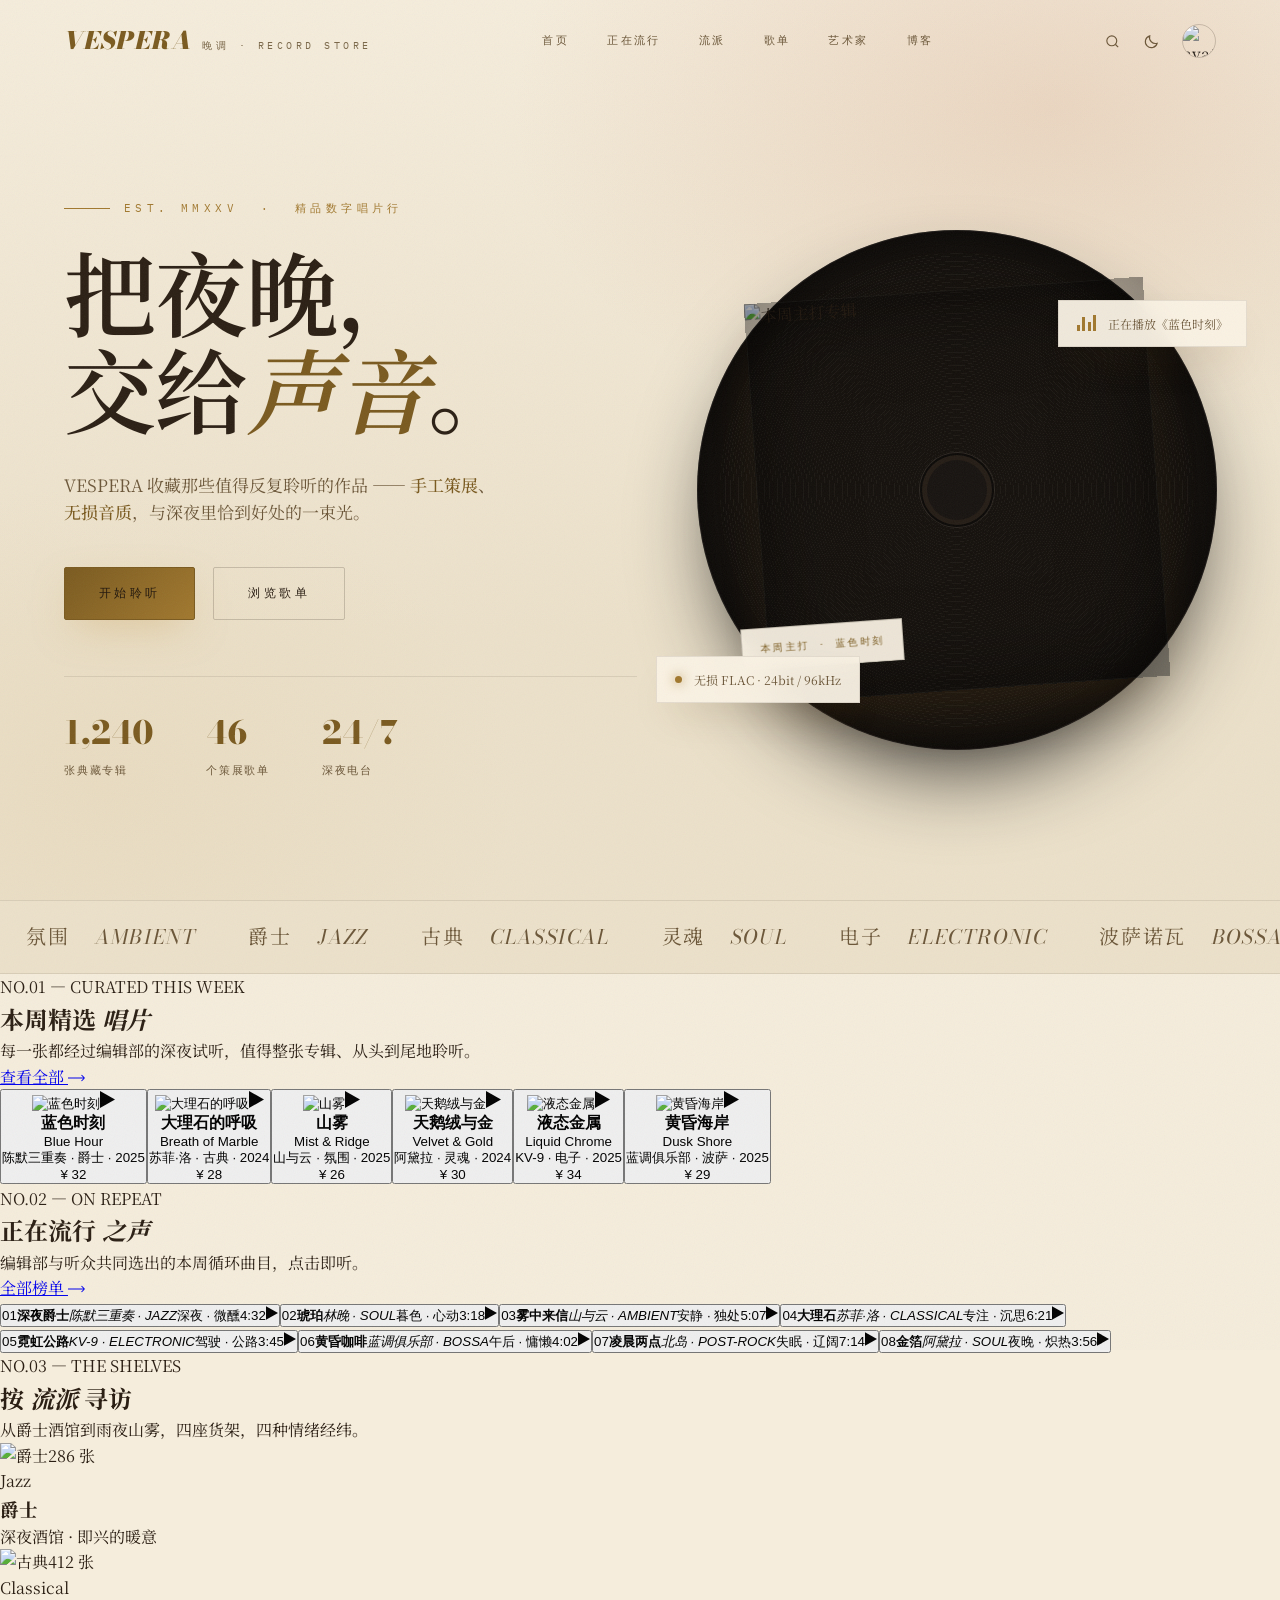
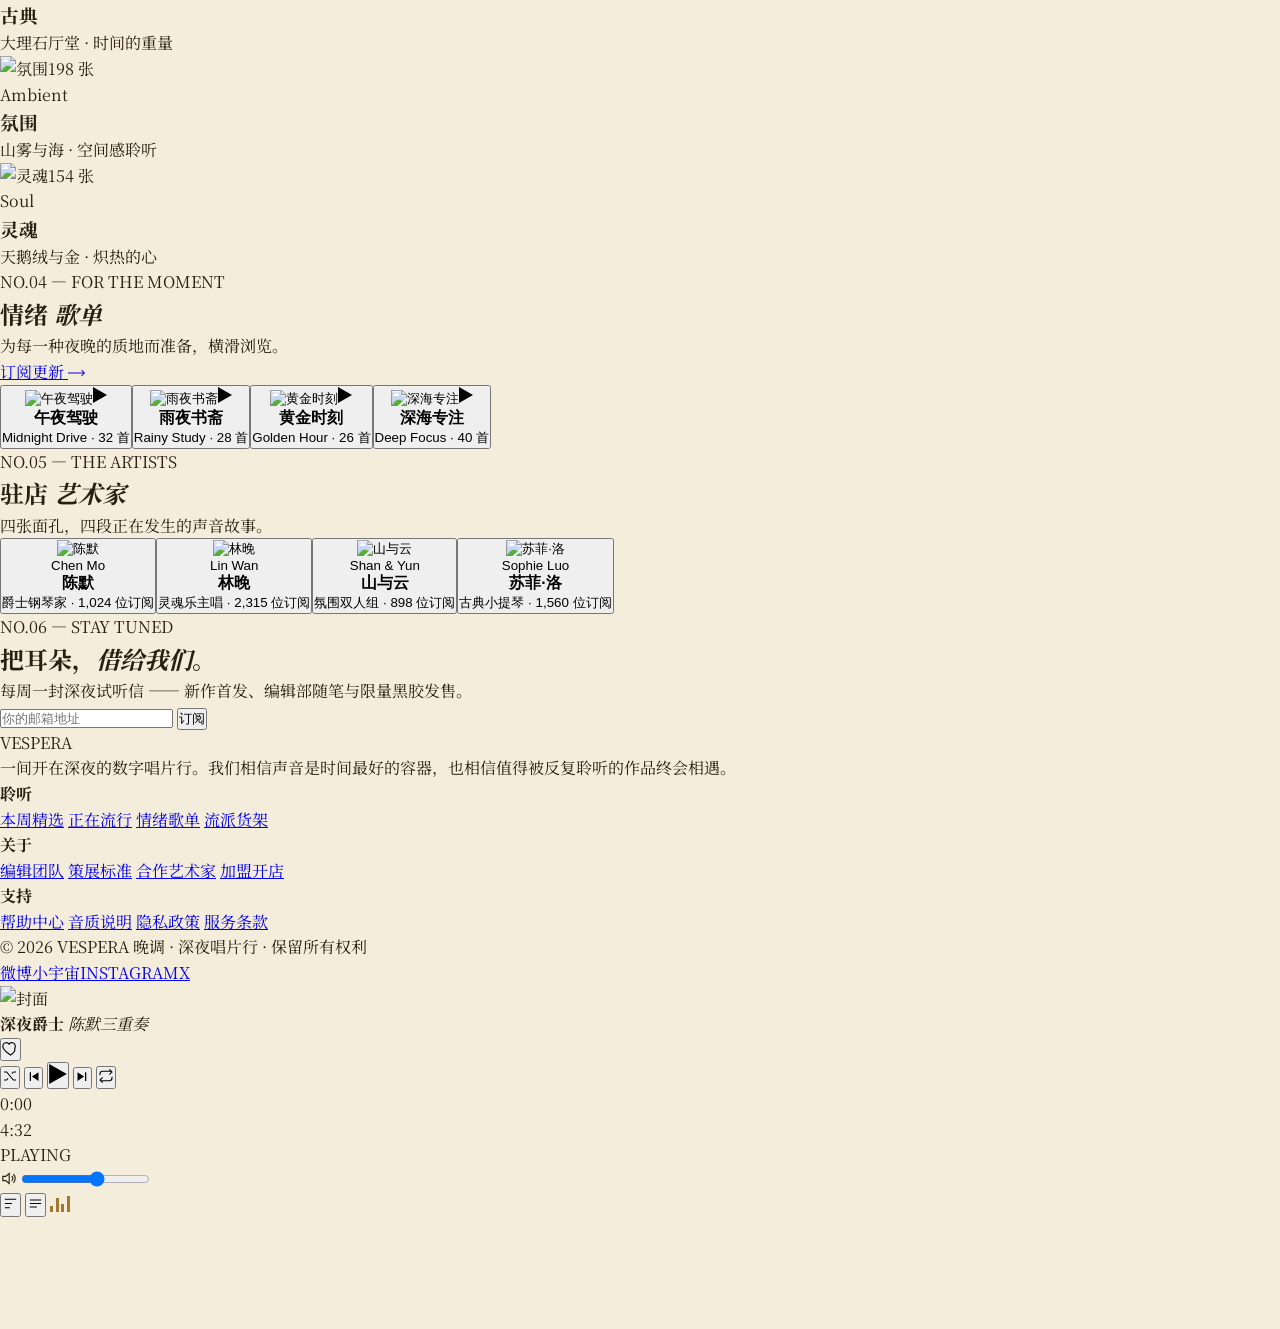
==== commit 053b95b7: "样式/脚本链接加版本参数，避免浏览器缓存旧资源" ====
--- a/index.html
+++ b/index.html
@@ -8,7 +8,7 @@
 <link rel="preconnect" href="https://fonts.gstatic.com" crossorigin>
 <link href="https://fonts.googleapis.com/css2?family=Bodoni+Moda:ital,opsz,wght@0,6..96,400;0,6..96,600;0,6..96,800;0,6..96,900;1,6..96,400;1,6..96,600&family=IBM+Plex+Mono:wght@400;500&family=Noto+Serif+SC:wght@400;500;700;900&display=swap" rel="stylesheet">
 <link href="https://fonts.loli.net/css2?family=Bodoni+Moda:ital,opsz,wght@0,6..96,400;0,6..96,600;0,6..96,800;0,6..96,900;1,6..96,400;1,6..96,600&family=IBM+Plex+Mono:wght@400;500&family=Noto+Serif+SC:wght@400;500;700;900&display=swap" rel="stylesheet">
-<link rel="stylesheet" href="assets/vespera.css">
+<link rel="stylesheet" href="assets/vespera.css?v=2">
 </head>
 <body>
 <script>
@@ -250,7 +250,7 @@
   </div>
 </div>
 
-<script src="assets/vespera.js"></script>
+<script src="assets/vespera.js?v=2"></script>
 <script>
 (function(){
   "use strict";
@@ -338,7 +338,7 @@
   function byId(list, id){ return (list||[]).filter(function(x){ return x.id === id; })[0]; }
 
   function load(){
-    return fetch("data/music.json")
+    return fetch("data/music.json?v=" + Date.now())
       .then(function(r){ return r.json(); })
       .then(function(d){
         music = d;
@@ -354,7 +354,11 @@
           setPlaying(false);
         }
       })
-      .catch(function(){ console.error("data/music.json 加载失败"); });
+      .catch(function(e){
+        console.error("data/music.json 加载失败", e);
+        var el = $("#albums");
+        if(el) el.innerHTML = '<p class="sec-sub">音乐数据加载失败，请刷新重试。</p>';
+      });
   }
 
   function renderHero(){
--- a/assets/vespera.css
+++ b/assets/vespera.css
@@ -1,6 +1,6 @@
-/* ============================================================
-   VESPERA 晚调 — Deep-Evening Vinyl Editorial
-   共享样式：音乐模块 + 博客模块
+﻿/* ============================================================
+   VESPERA 鏅氳皟 鈥?Deep-Evening Vinyl Editorial
+   鍏变韩鏍峰紡锛氶煶涔愭ā鍧?+ 鍗氬妯″潡
    ============================================================ */
 :root{
   --bg:#0d0a08;
@@ -9,7 +9,7 @@
   --ink:#f1e6d0;
   --ink-rgb:241 230 208;
   --ink-2:#cdbda2;
-  --muted:#8b7c66;
+  --muted:#a2947c;
   --gold:#c9a15b;
   --gold-2:#e8cd92;
   --ember:#b4572f;
@@ -35,7 +35,7 @@
   --ink:#2b1f14;
   --ink-rgb:43 31 20;
   --ink-2:#6b5638;
-  --muted:#96805f;
+  --muted:#7a6748;
   --gold:#a1782e;
   --gold-2:#7a5a1f;
   --ember:#a94c27;
@@ -203,7 +203,7 @@
 .hero-stats{display:flex;gap:52px;border-top:1px solid var(--line);padding-top:30px}
 .hero-stats > div{display:flex;flex-direction:column;gap:4px}
 .hero-stats .num{font-family:var(--font-d);font-size:32px;font-weight:800;color:var(--gold-2)}
-.hero-stats span{font-family:var(--font-m);font-size:10px;letter-spacing:.26em;color:var(--muted)}
+.hero-stats span{font-family:var(--font-m);font-size:11px;letter-spacing:.16em;color:var(--ink-2)}
 
 /* hero art */
 .hero-art{position:relative;display:flex;justify-content:center;align-items:center;min-height:560px}
@@ -276,7 +276,7 @@
   font-family:var(--font-d);font-size:20px;letter-spacing:.08em;color:var(--ink-2);
   white-space:nowrap;padding:0 26px;display:flex;align-items:center;gap:26px;
 }
-.marquee span::after{content:"✦";font-family:var(--font-m);font-size:11px;color:var(--gold)}
+.marquee span::after{content:"鉁?;font-family:var(--font-m);font-size:11px;color:var(--gold)}
 .marquee span em{font-style:normal;font-family:var(--font-m);font-size:10px;letter-spacing:.3em;color:var(--muted);margin-left:6px}
 @keyframes marq{to{transform:translateX(-50%)}}
 
@@ -354,8 +354,8 @@
 .t-meta{display:flex;flex-direction:column;gap:3px;min-width:0}
 .t-meta b{font-weight:600;font-size:16px;white-space:nowrap;overflow:hidden;text-overflow:ellipsis;transition:color .3s}
 .track:hover .t-meta b{color:var(--gold-2)}
-.t-meta i{font-style:normal;font-family:var(--font-m);font-size:10px;letter-spacing:.14em;color:var(--muted);white-space:nowrap;overflow:hidden;text-overflow:ellipsis}
-.t-mood{font-family:var(--font-m);font-size:10px;letter-spacing:.2em;color:var(--muted)}
+.t-meta i{font-style:normal;font-family:var(--font-m);font-size:11px;letter-spacing:.08em;color:var(--ink-2);white-space:nowrap;overflow:hidden;text-overflow:ellipsis}
+.t-mood{font-family:var(--font-m);font-size:11px;letter-spacing:.12em;color:var(--ink-2)}
 .t-dur{font-family:var(--font-m);font-size:12px;color:var(--ink-2)}
 .t-play{width:42px;height:42px;border-radius:50%;border:1px solid var(--line-strong);
   display:grid;place-items:center;color:var(--ink-2);transition:all .35s}
@@ -382,7 +382,7 @@
 .genre-card p{font-family:var(--font-m);font-size:10px;letter-spacing:.2em;color:var(--muted);margin-top:8px}
 .genre-card .g-line{position:absolute;left:24px;bottom:0;height:2px;width:0;background:linear-gradient(90deg,var(--gold-2),var(--gold));transition:width .6s ease;z-index:3}
 .genre-card:hover .g-line{width:calc(100% - 48px)}
-.genre-card .g-count{position:absolute;top:18px;right:20px;z-index:2;font-family:var(--font-m);font-size:10px;letter-spacing:.16em;color:rgba(241,230,208,.75);background:rgba(13,10,8,.55);backdrop-filter:blur(6px);padding:6px 10px;border:1px solid rgba(241,230,208,.14)}
+.genre-card .g-count{position:absolute;top:18px;right:20px;z-index:2;font-family:var(--font-m);font-size:11px;letter-spacing:.12em;color:rgba(241,230,208,.85);background:rgba(13,10,8,.55);backdrop-filter:blur(6px);padding:6px 10px;border:1px solid rgba(241,230,208,.14)}
 
 /* ---------- playlists ---------- */
 .playlists{background:var(--bg-2);border-top:1px solid var(--line);border-bottom:1px solid var(--line);overflow:hidden}
@@ -400,7 +400,7 @@
 .pl-card figure::after{content:"";position:absolute;inset:0;background:linear-gradient(0deg,rgba(13,10,8,.75),transparent 55%);box-shadow:inset 0 0 0 1px rgba(241,230,208,.07)}
 .pl-info{position:absolute;left:18px;right:18px;bottom:16px;z-index:2}
 .pl-info h3{font-family:var(--font-cn);font-weight:700;font-size:17px;letter-spacing:.05em}
-.pl-info p{font-family:var(--font-m);font-size:10px;letter-spacing:.2em;color:var(--gold-2);margin-top:4px}
+.pl-info p{font-family:var(--font-m);font-size:11px;letter-spacing:.12em;color:var(--gold-2);margin-top:4px}
 .pl-card .pl-play{
   position:absolute;top:14px;right:14px;z-index:2;width:44px;height:44px;border-radius:50%;
   background:rgba(13,10,8,.6);backdrop-filter:blur(6px);border:1px solid rgba(241,230,208,.2);
@@ -454,7 +454,7 @@
   max-width:1440px;margin:0 auto;padding-top:26px;border-top:1px solid var(--line);
   display:flex;justify-content:space-between;align-items:center;gap:20px;flex-wrap:wrap;
 }
-.foot-bottom p{font-family:var(--font-m);font-size:10px;letter-spacing:.2em;color:var(--muted)}
+.foot-bottom p{font-family:var(--font-m);font-size:11px;letter-spacing:.12em;color:var(--ink-2)}
 .foot-social{display:flex;gap:20px}
 .foot-social a{color:var(--muted);transition:color .3s;text-decoration:none;font-family:var(--font-m);font-size:11px;letter-spacing:.18em}
 .foot-social a:hover{color:var(--gold-2)}
@@ -472,7 +472,7 @@
 .p-left img{width:52px;height:52px;object-fit:cover;flex-shrink:0;box-shadow:0 8px 20px -6px rgba(0,0,0,.6)}
 .p-meta{min-width:0;display:flex;flex-direction:column;gap:3px}
 .p-meta b{font-size:14px;font-weight:600;white-space:nowrap;overflow:hidden;text-overflow:ellipsis}
-.p-meta i{font-style:normal;font-family:var(--font-m);font-size:9px;letter-spacing:.16em;color:var(--muted);white-space:nowrap;overflow:hidden;text-overflow:ellipsis}
+.p-meta i{font-style:normal;font-family:var(--font-m);font-size:10px;letter-spacing:.08em;color:var(--ink-2);white-space:nowrap;overflow:hidden;text-overflow:ellipsis}
 .heart{border:none;background:none;color:var(--muted);cursor:pointer;transition:color .3s,transform .3s;flex-shrink:0;padding:6px}
 .heart:hover{transform:scale(1.15)}
 .heart.on{color:var(--ember)}
@@ -488,7 +488,7 @@
 }
 .p-play:hover{transform:scale(1.06);color:#22170c}
 .p-progress{display:flex;align-items:center;gap:14px;width:100%;max-width:520px}
-.p-progress .t{font-family:var(--font-m);font-size:10px;color:var(--muted);letter-spacing:.06em}
+.p-progress .t{font-family:var(--font-m);font-size:11px;color:var(--ink-2);letter-spacing:.04em}
 .p-bar{flex:1;height:3px;background:rgb(var(--ink-rgb) / .12);cursor:pointer;position:relative;border-radius:2px}
 .p-bar .fill{position:absolute;left:0;top:0;bottom:0;width:0%;background:linear-gradient(90deg,var(--gold),var(--gold-2));border-radius:2px;transition:width .2s linear}
 .p-bar .fill::after{content:"";position:absolute;right:-5px;top:50%;width:10px;height:10px;border-radius:50%;background:var(--gold-2);transform:translateY(-50%) scale(0);transition:transform .25s;box-shadow:0 0 12px rgba(201,161,91,.8)}
@@ -507,7 +507,7 @@
 .p-extra{display:flex;align-items:center;gap:14px}
 .p-extra .eq{opacity:0;transition:opacity .3s}
 .p-extra .eq.on{opacity:1}
-.playing-ind{font-family:var(--font-m);font-size:9px;letter-spacing:.24em;color:var(--gold);display:none}
+.playing-ind{font-family:var(--font-m);font-size:10px;letter-spacing:.16em;color:var(--gold);display:none}
 .player.playing .playing-ind{display:block}
 
 /* ---------- reveal ---------- */
@@ -545,7 +545,7 @@
   .p-right{display:none}
 }
 /* ============================================================
-   BLOG & ADMIN — 博客模块
+   BLOG & ADMIN 鈥?鍗氬妯″潡
    ============================================================ */
 .page-hero{
   min-height:56vh;display:flex;align-items:flex-end;
@@ -576,8 +576,8 @@
 .post-card:hover h3{color:var(--gold-2)}
 .post-excerpt{color:var(--muted);font-size:14px;line-height:1.8;margin-bottom:16px;display:-webkit-box;-webkit-line-clamp:2;-webkit-box-orient:vertical;overflow:hidden}
 .post-tags{display:flex;gap:8px;flex-wrap:wrap;margin-top:auto;align-items:center}
-.tag{font-family:var(--font-m);font-size:9px;letter-spacing:.22em;color:var(--gold-2);border:1px solid var(--line-strong);padding:5px 11px;border-radius:2px;text-transform:uppercase}
-.post-read{font-family:var(--font-m);font-size:10px;letter-spacing:.2em;color:var(--muted);margin-left:auto}
+.tag{font-family:var(--font-m);font-size:10px;letter-spacing:.16em;color:var(--gold-2);border:1px solid var(--line-strong);padding:5px 11px;border-radius:2px;text-transform:uppercase}
+.post-read{font-family:var(--font-m);font-size:11px;letter-spacing:.12em;color:var(--ink-2);margin-left:auto}
 
 /* featured post */
 .featured-post{max-width:1440px;margin:0 auto 90px;display:grid;grid-template-columns:1.05fr .95fr;gap:56px;align-items:center;text-decoration:none;color:inherit}
@@ -616,7 +616,7 @@
 .post-nav{max-width:820px;margin:70px auto 0;padding:0 5vw;display:grid;grid-template-columns:1fr 1fr;gap:20px}
 .post-nav a{text-decoration:none;border:1px solid var(--line);padding:22px 24px;transition:border-color .3s,background .3s;display:block}
 .post-nav a:hover{border-color:var(--gold);background:rgba(201,161,91,.05)}
-.post-nav .dir{font-family:var(--font-m);font-size:9px;letter-spacing:.3em;color:var(--muted);display:block;margin-bottom:8px}
+.post-nav .dir{font-family:var(--font-m);font-size:10px;letter-spacing:.16em;color:var(--ink-2);display:block;margin-bottom:8px}
 .post-nav b{font-family:var(--font-cn);font-weight:600;font-size:15px;color:var(--ink)}
 .post-nav a.next{text-align:right}
 
@@ -628,10 +628,10 @@
 .tab-btn.active{background:linear-gradient(135deg,var(--gold-2),var(--gold));color:#22170c;border-color:var(--gold-2);font-weight:500}
 .admin-card{background:var(--bg-2);border:1px solid var(--line);padding:34px;margin-bottom:34px}
 .admin-card h3{font-family:var(--font-d);font-size:24px;font-weight:700;margin-bottom:6px}
-.admin-card .hint{font-family:var(--font-m);font-size:10px;letter-spacing:.18em;color:var(--muted);margin-bottom:22px;line-height:1.9}
+.admin-card .hint{font-family:var(--font-m);font-size:12px;letter-spacing:.04em;color:var(--ink-2);margin-bottom:22px;line-height:1.9}
 .form-row{display:grid;grid-template-columns:1fr 1fr;gap:18px;margin-bottom:18px}
 .form-row.one{grid-template-columns:1fr}
-.field label{display:block;font-family:var(--font-m);font-size:10px;letter-spacing:.26em;color:var(--gold);margin-bottom:8px;text-transform:uppercase}
+.field label{display:block;font-family:var(--font-m);font-size:11px;letter-spacing:.14em;color:var(--gold);margin-bottom:8px;text-transform:uppercase}
 .field input,.field textarea,.field select{
   width:100%;background:var(--bg);border:1px solid var(--line-strong);color:var(--ink);
   font-family:var(--font-cn);font-size:15px;padding:13px 16px;outline:none;border-radius:2px;
@@ -647,12 +647,12 @@
 .admin-item{display:flex;align-items:center;gap:18px;padding:16px 6px;border-bottom:1px solid var(--line)}
 .admin-item .ai-title{flex:1;min-width:0}
 .admin-item .ai-title b{font-size:15px;font-weight:600;display:block;white-space:nowrap;overflow:hidden;text-overflow:ellipsis}
-.admin-item .ai-title span{font-family:var(--font-m);font-size:10px;letter-spacing:.16em;color:var(--muted)}
+.admin-item .ai-title span{font-family:var(--font-m);font-size:11px;letter-spacing:.06em;color:var(--ink-2)}
 .admin-item .ai-actions{display:flex;gap:10px}
-.mini-btn{background:none;border:1px solid var(--line-strong);color:var(--ink-2);font-family:var(--font-m);font-size:10px;letter-spacing:.18em;padding:8px 14px;cursor:pointer;transition:all .3s;border-radius:2px}
+.mini-btn{background:none;border:1px solid var(--line-strong);color:var(--ink-2);font-family:var(--font-m);font-size:11px;letter-spacing:.12em;padding:9px 16px;cursor:pointer;transition:all .3s;border-radius:2px}
 .mini-btn:hover{border-color:var(--gold);color:var(--gold-2)}
 .mini-btn.del:hover{border-color:var(--ember);color:var(--ember)}
-.status-line{font-family:var(--font-m);font-size:11px;letter-spacing:.14em;color:var(--muted);margin-top:14px;min-height:18px;line-height:1.8}
+.status-line{font-family:var(--font-m);font-size:12px;letter-spacing:.04em;color:var(--ink-2);margin-top:14px;min-height:18px;line-height:1.8}
 .status-line.ok{color:var(--gold-2)}
 .status-line.err{color:var(--ember)}
 .editor-split{display:grid;grid-template-columns:1fr 1fr;gap:22px}
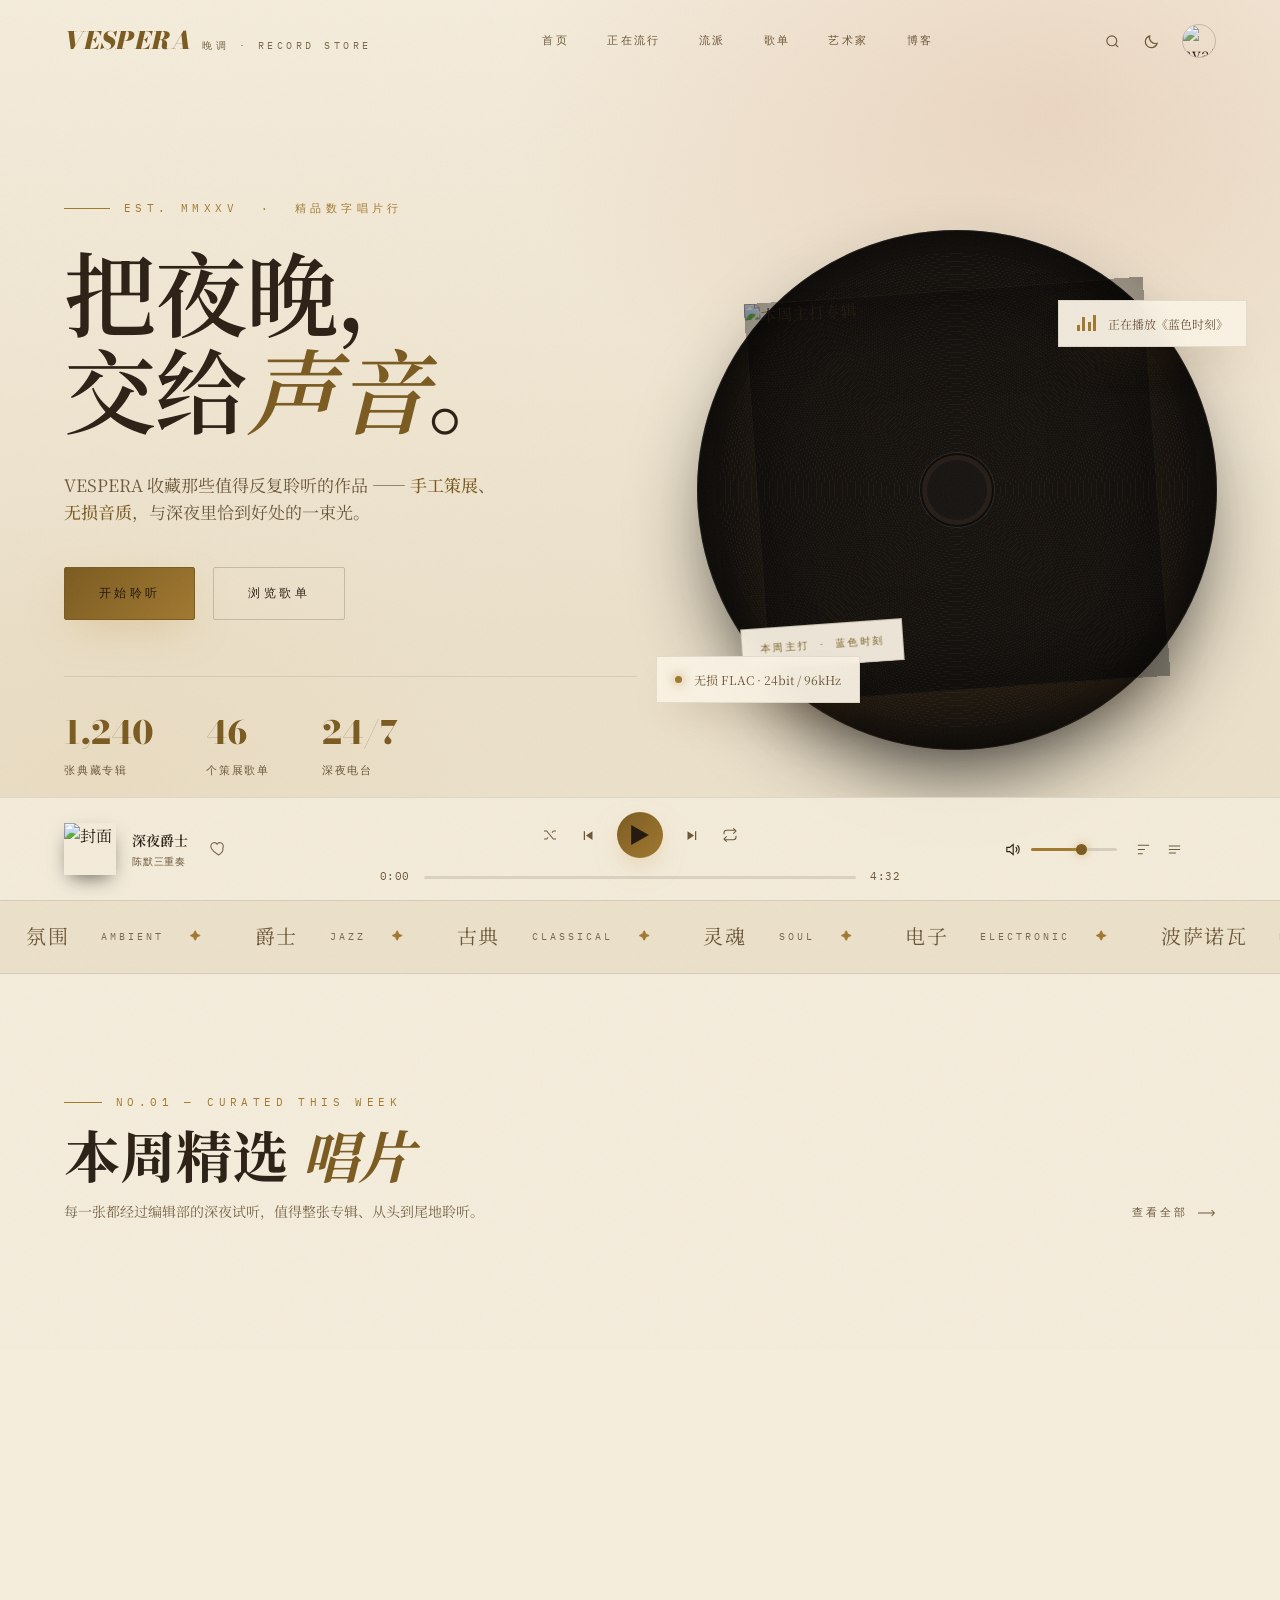
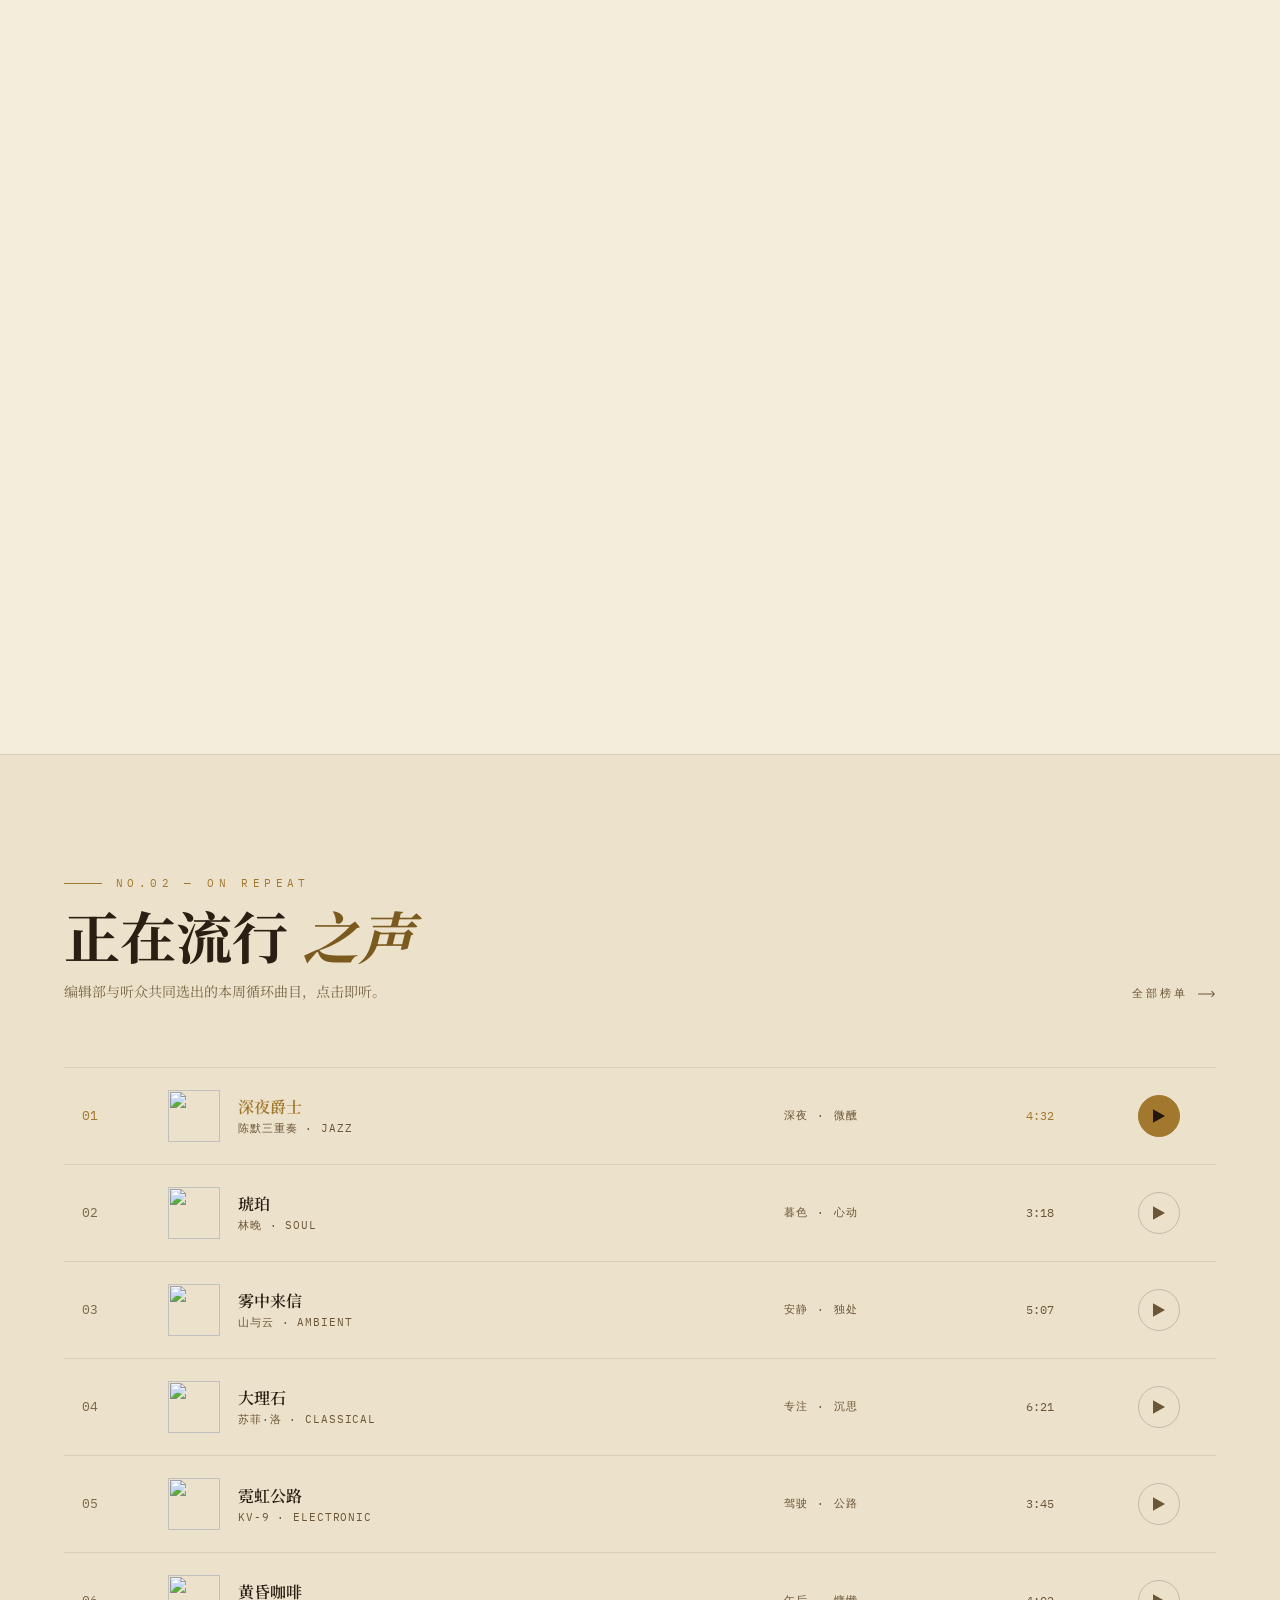
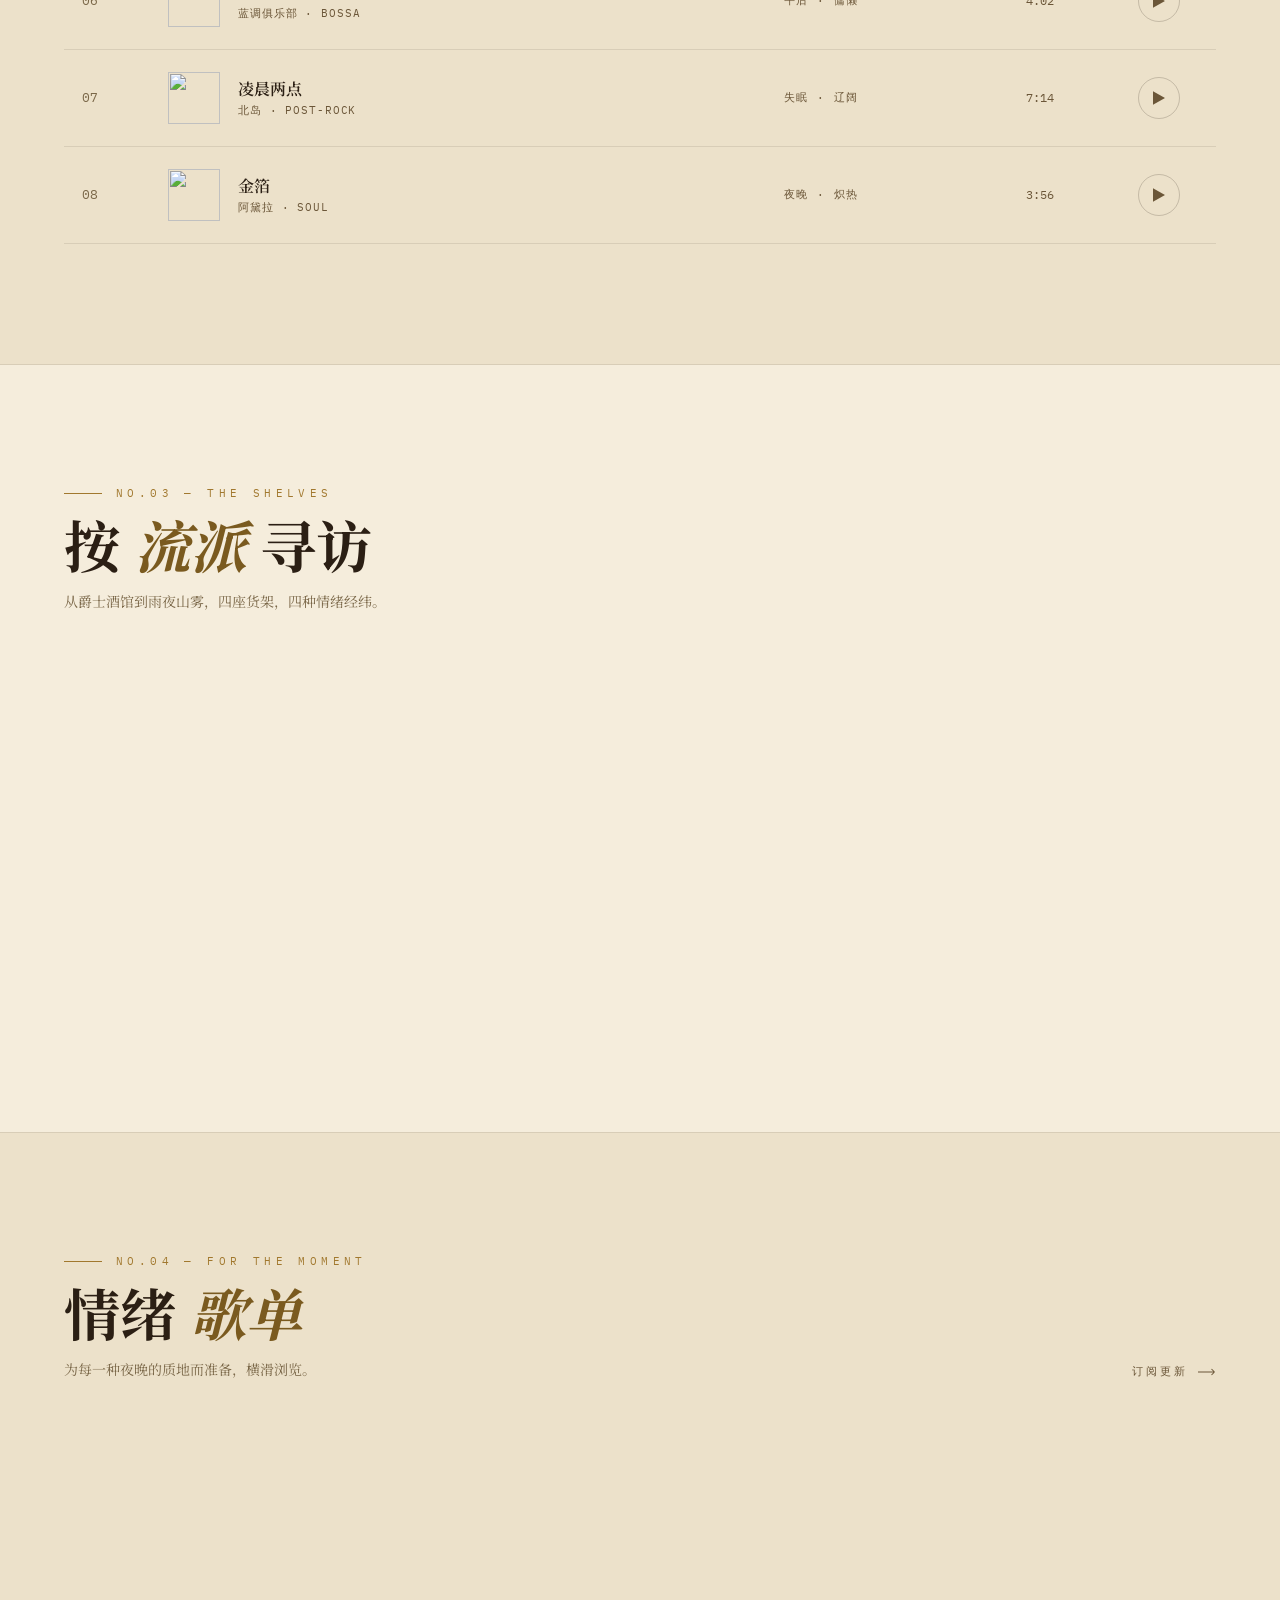
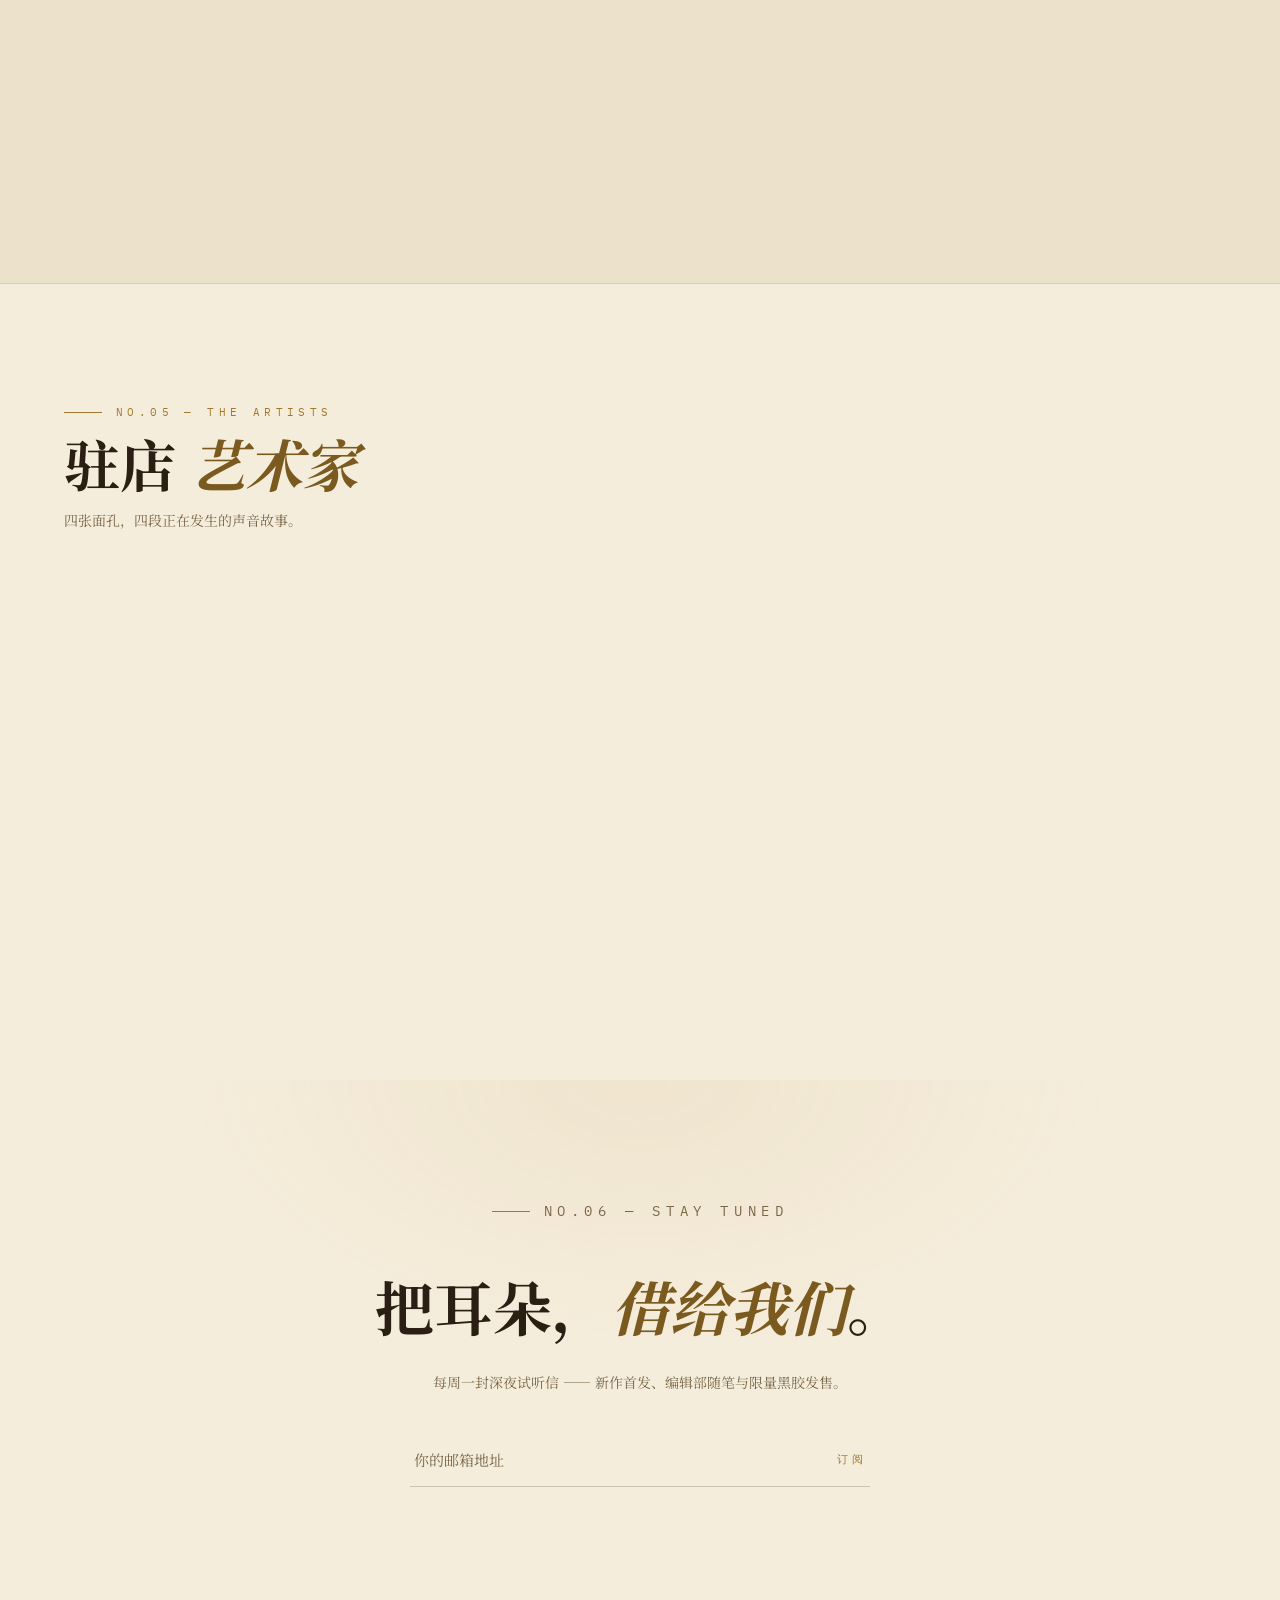
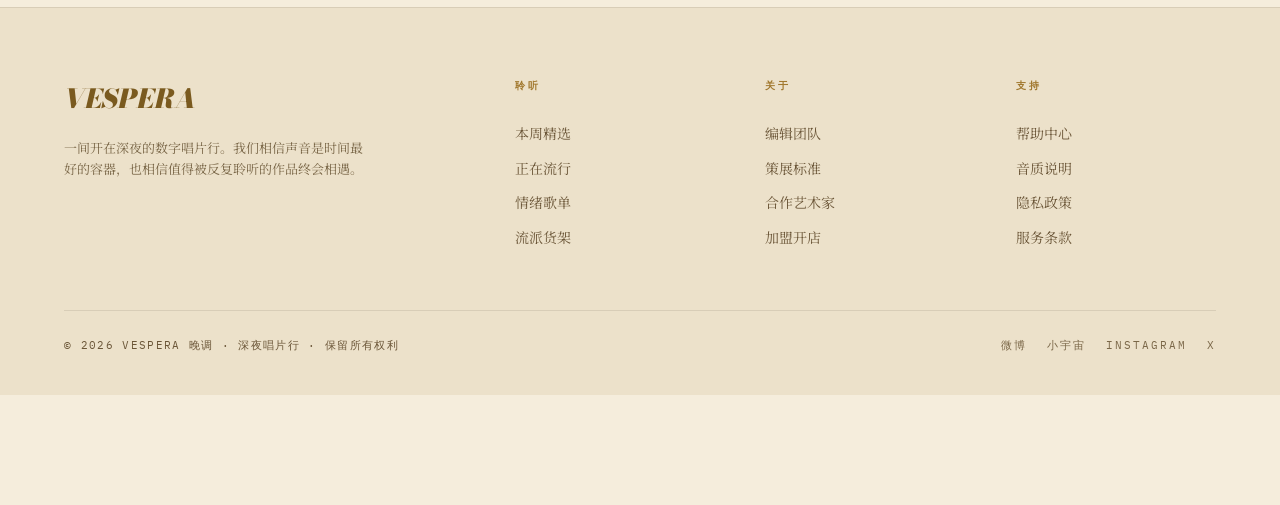
==== commit b59ff0be: "升级资源版本参数 v3，强制浏览器加载修复后的 CSS" ====
--- a/index.html
+++ b/index.html
@@ -8,7 +8,7 @@
 <link rel="preconnect" href="https://fonts.gstatic.com" crossorigin>
 <link href="https://fonts.googleapis.com/css2?family=Bodoni+Moda:ital,opsz,wght@0,6..96,400;0,6..96,600;0,6..96,800;0,6..96,900;1,6..96,400;1,6..96,600&family=IBM+Plex+Mono:wght@400;500&family=Noto+Serif+SC:wght@400;500;700;900&display=swap" rel="stylesheet">
 <link href="https://fonts.loli.net/css2?family=Bodoni+Moda:ital,opsz,wght@0,6..96,400;0,6..96,600;0,6..96,800;0,6..96,900;1,6..96,400;1,6..96,600&family=IBM+Plex+Mono:wght@400;500&family=Noto+Serif+SC:wght@400;500;700;900&display=swap" rel="stylesheet">
-<link rel="stylesheet" href="assets/vespera.css?v=2">
+<link rel="stylesheet" href="assets/vespera.css?v=3">
 </head>
 <body>
 <script>
@@ -250,7 +250,7 @@
   </div>
 </div>
 
-<script src="assets/vespera.js?v=2"></script>
+<script src="assets/vespera.js?v=3"></script>
 <script>
 (function(){
   "use strict";
--- a/assets/vespera.css
+++ b/assets/vespera.css
@@ -1,6 +1,6 @@
 ﻿/* ============================================================
-   VESPERA 鏅氳皟 鈥?Deep-Evening Vinyl Editorial
-   鍏变韩鏍峰紡锛氶煶涔愭ā鍧?+ 鍗氬妯″潡
+   VESPERA - Deep-Evening Vinyl Editorial
+   Shared styles: Music + Blog modules
    ============================================================ */
 :root{
   --bg:#0d0a08;
@@ -276,7 +276,7 @@
   font-family:var(--font-d);font-size:20px;letter-spacing:.08em;color:var(--ink-2);
   white-space:nowrap;padding:0 26px;display:flex;align-items:center;gap:26px;
 }
-.marquee span::after{content:"鉁?;font-family:var(--font-m);font-size:11px;color:var(--gold)}
+.marquee span::after{content:"✦";font-family:var(--font-m);font-size:11px;color:var(--gold)}
 .marquee span em{font-style:normal;font-family:var(--font-m);font-size:10px;letter-spacing:.3em;color:var(--muted);margin-left:6px}
 @keyframes marq{to{transform:translateX(-50%)}}
 
@@ -545,7 +545,7 @@
   .p-right{display:none}
 }
 /* ============================================================
-   BLOG & ADMIN 鈥?鍗氬妯″潡
+   BLOG & ADMIN - Blog module
    ============================================================ */
 .page-hero{
   min-height:56vh;display:flex;align-items:flex-end;
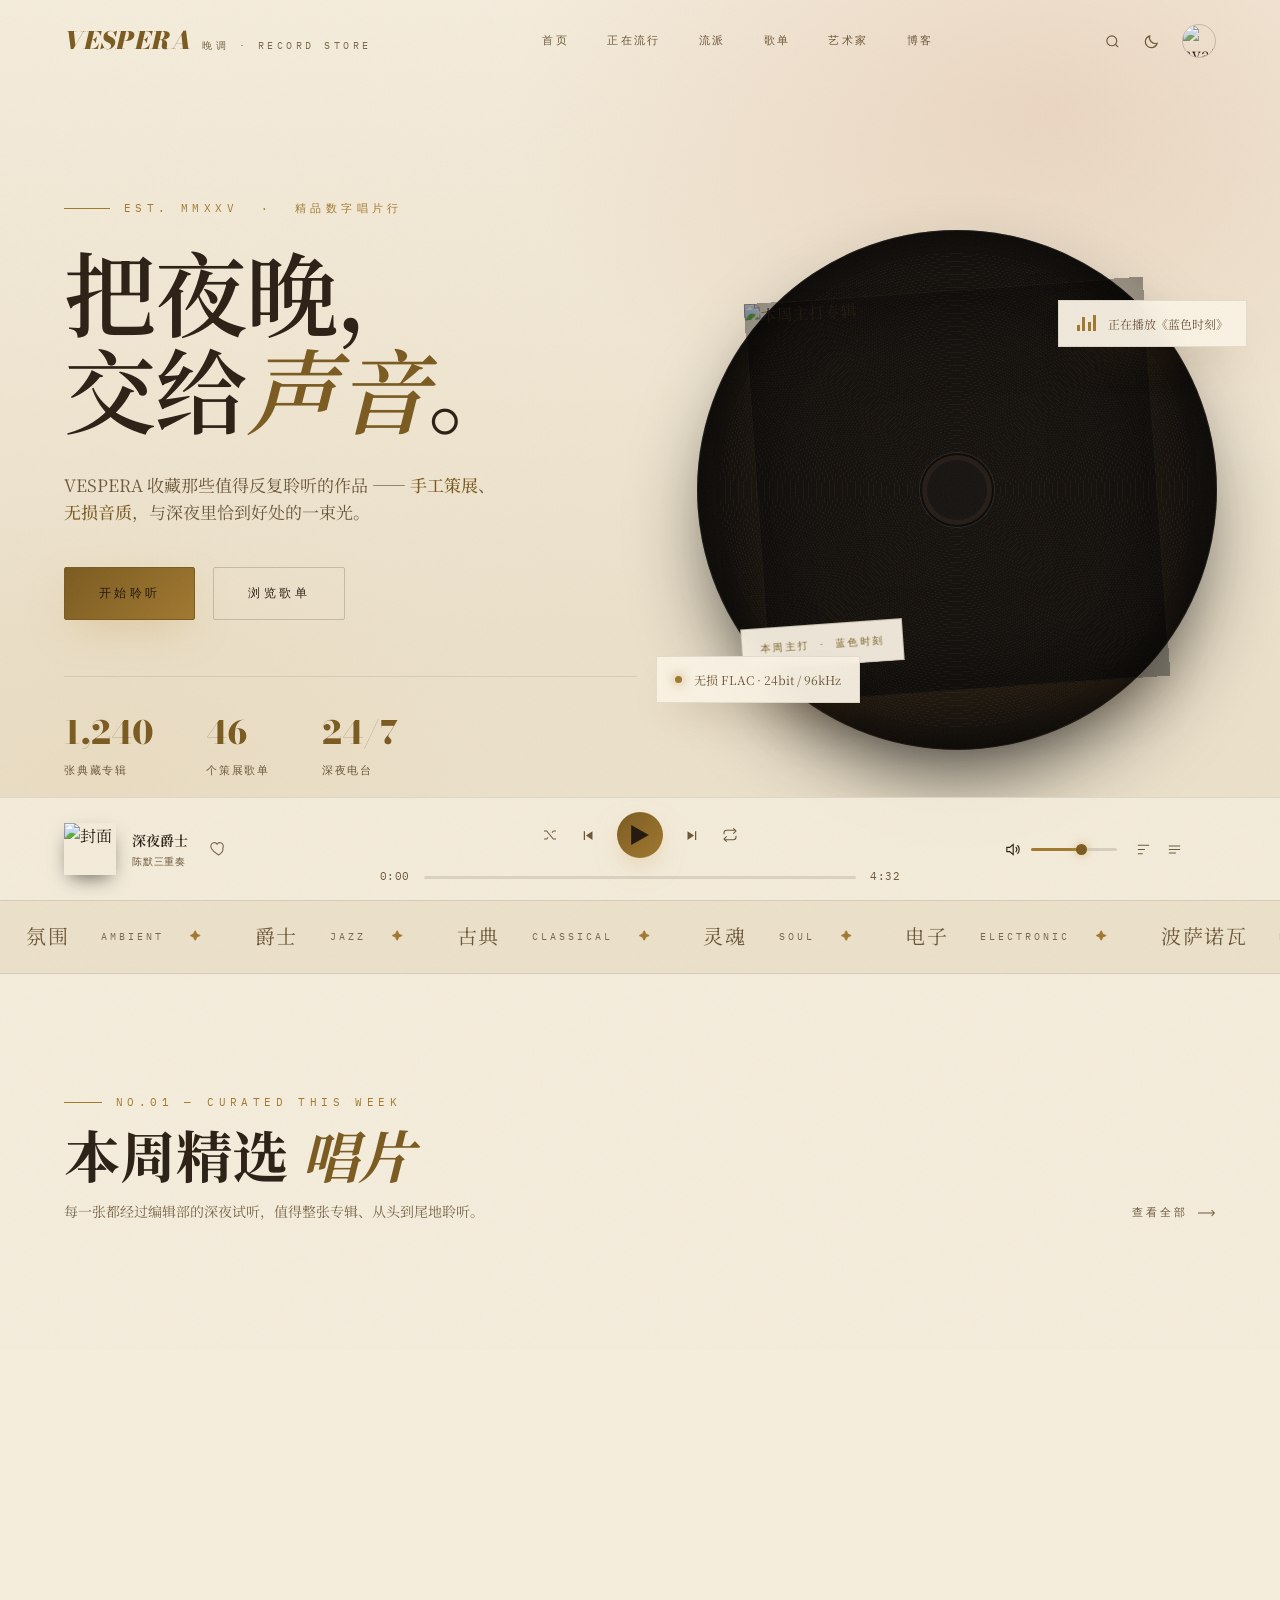
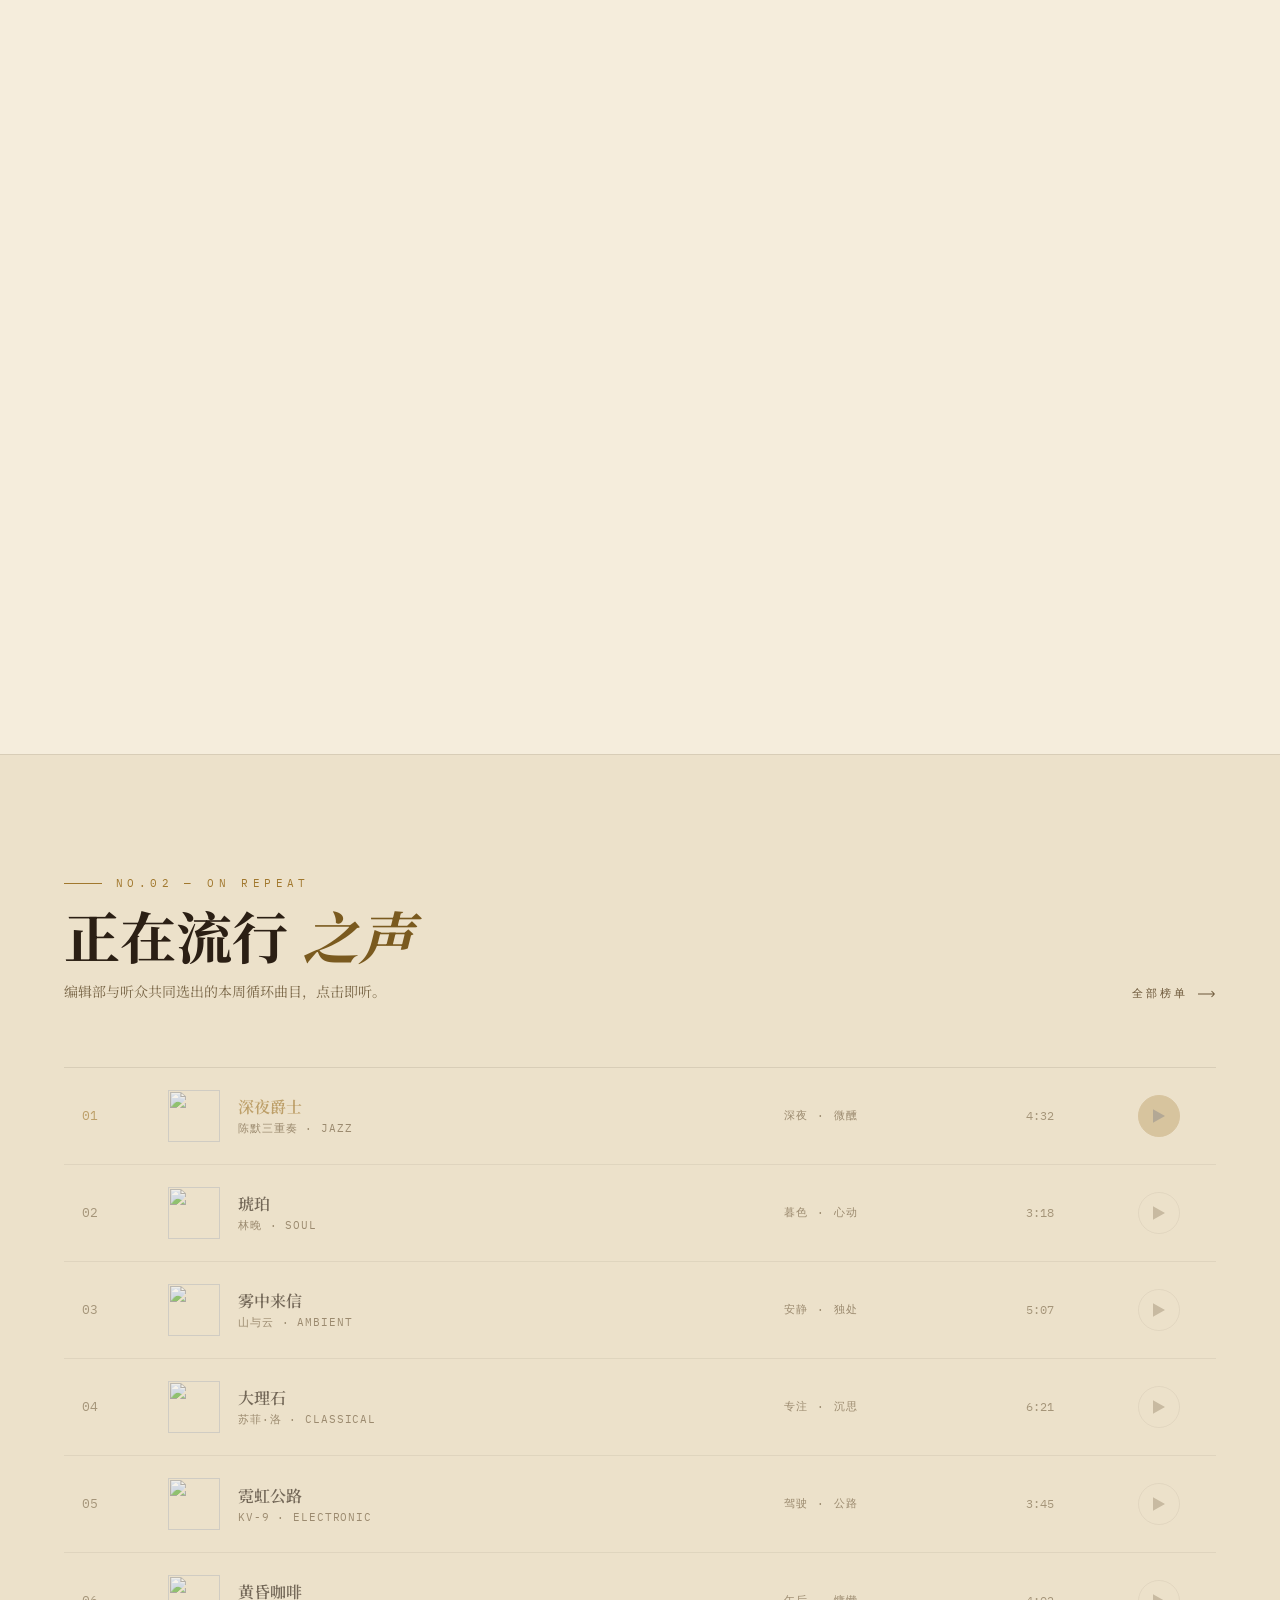
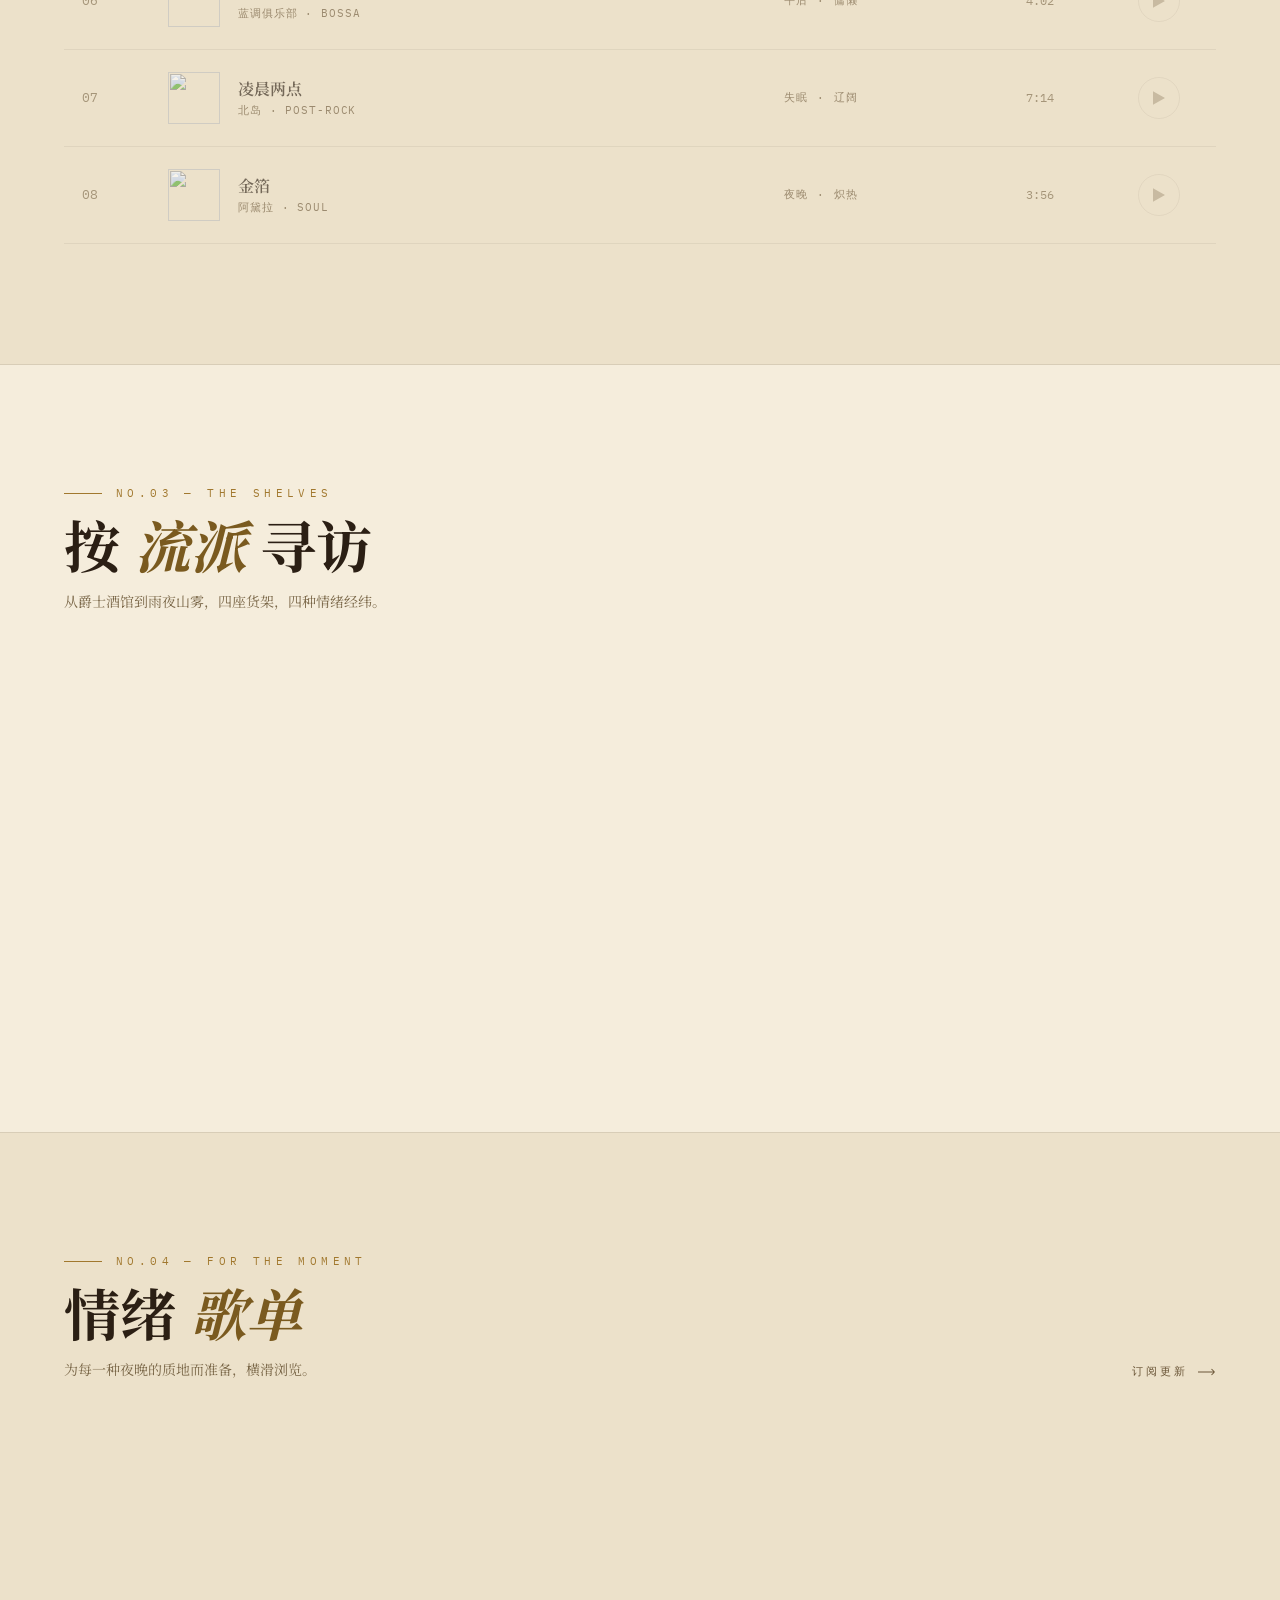
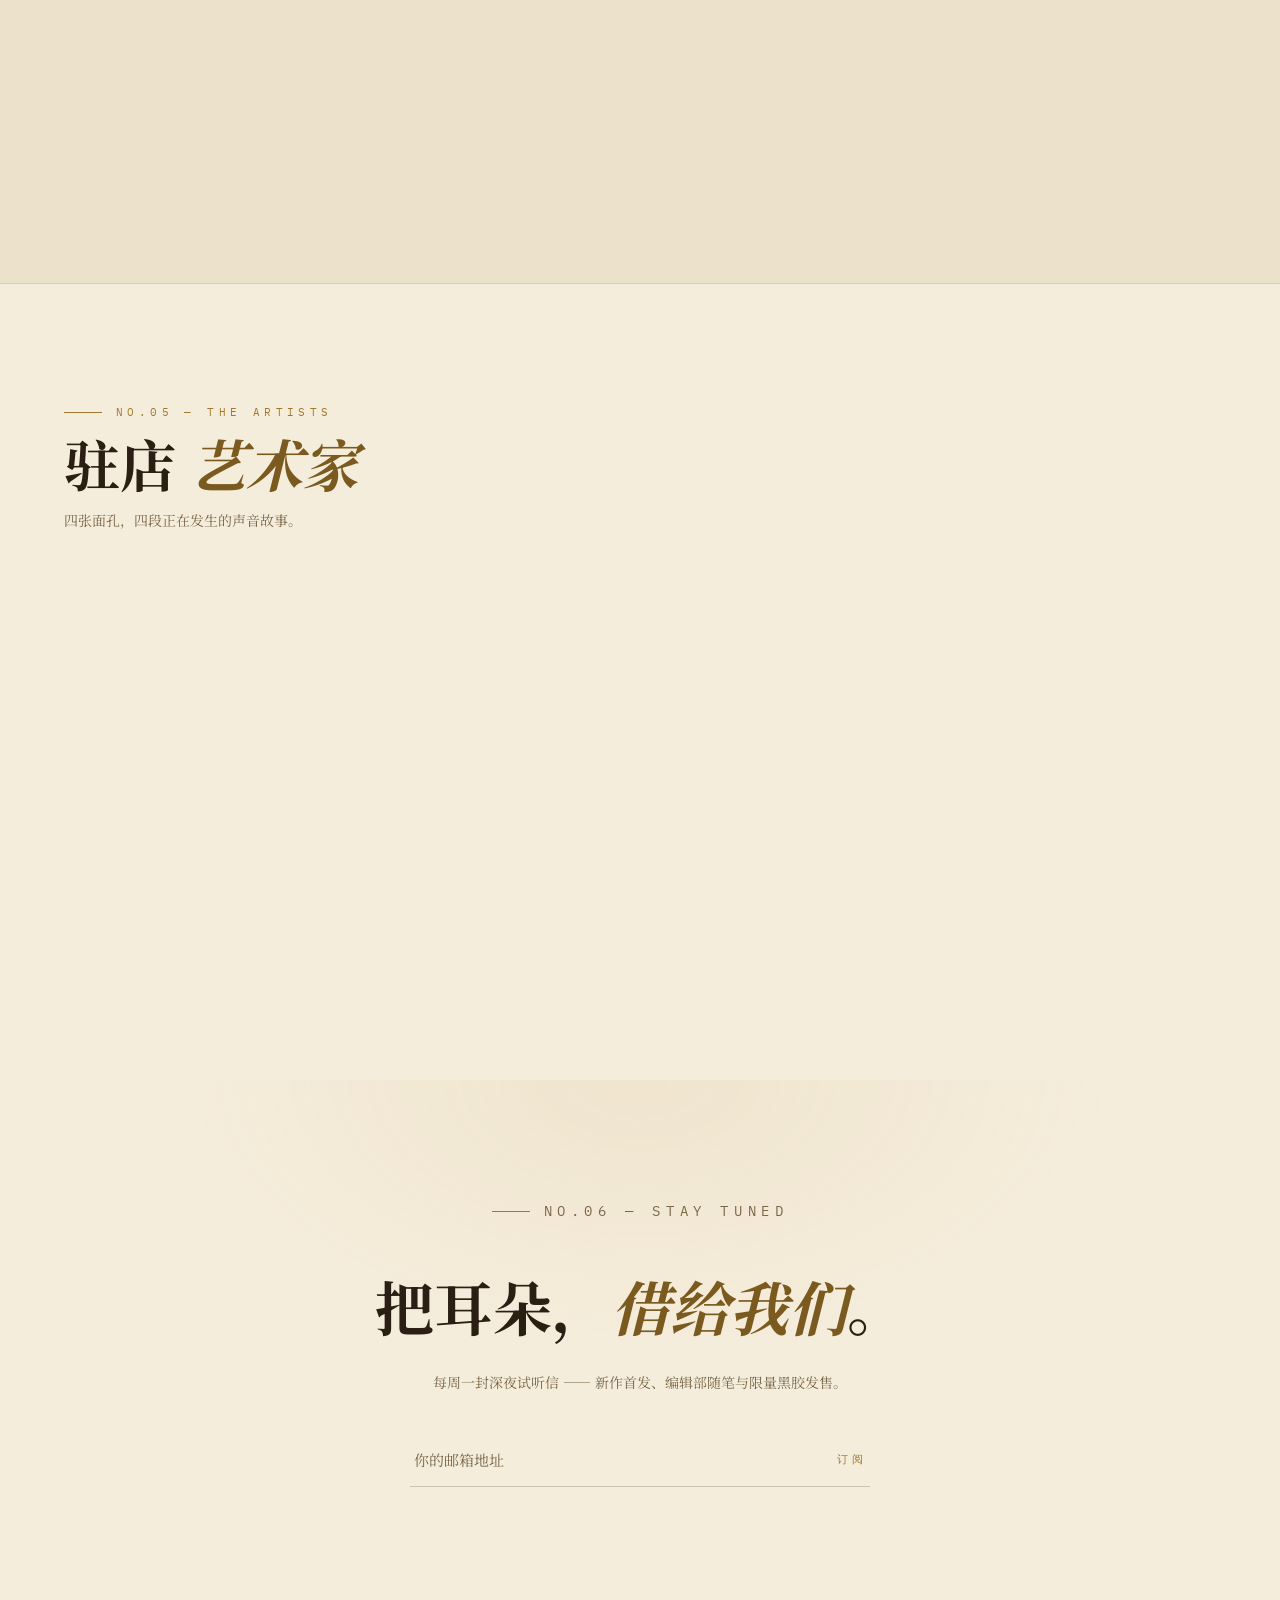
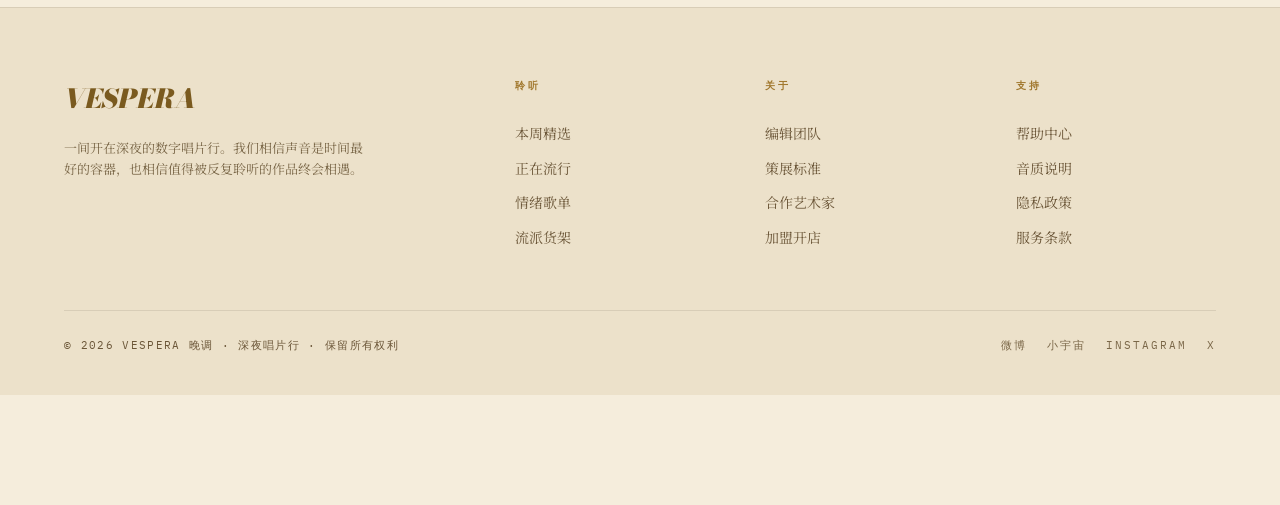
==== commit 0c786139: "真实音频播放 + 管理台音频上传 + 新增 README - 播放器由计时器模拟改为真实 <audio>：播放/暂停/进度拖拽/音量/切歌/随机与循环/自动下一首 - 支持本地音频：管理台上传文件存 " ====
--- a/index.html
+++ b/index.html
@@ -8,7 +8,7 @@
 <link rel="preconnect" href="https://fonts.gstatic.com" crossorigin>
 <link href="https://fonts.googleapis.com/css2?family=Bodoni+Moda:ital,opsz,wght@0,6..96,400;0,6..96,600;0,6..96,800;0,6..96,900;1,6..96,400;1,6..96,600&family=IBM+Plex+Mono:wght@400;500&family=Noto+Serif+SC:wght@400;500;700;900&display=swap" rel="stylesheet">
 <link href="https://fonts.loli.net/css2?family=Bodoni+Moda:ital,opsz,wght@0,6..96,400;0,6..96,600;0,6..96,800;0,6..96,900;1,6..96,400;1,6..96,600&family=IBM+Plex+Mono:wght@400;500&family=Noto+Serif+SC:wght@400;500;700;900&display=swap" rel="stylesheet">
-<link rel="stylesheet" href="assets/vespera.css?v=3">
+<link rel="stylesheet" href="assets/vespera.css?v=4">
 </head>
 <body>
 <script>
@@ -209,6 +209,7 @@
 </footer>
 
 <!-- ================= PLAYER ================= -->
+<audio id="audioEl" preload="metadata" style="display:none"></audio>
 <div class="player" id="player">
   <div class="p-left">
     <img id="pCover" src="https://trae-api-cn.mchost.guru/api/ide/v1/text_to_image?prompt=smoky%20jazz%20club%20album%20cover%2C%20silhouette%20of%20saxophone%20player%20in%20warm%20amber%20spotlight%2C%20art%20deco%20geometric%20light%20rays%2C%20vintage%20noir%20atmosphere%2C%20premium%20vinyl%20artwork%2C%20no%20text&image_size=square" alt="封面">
@@ -256,80 +257,145 @@
   "use strict";
   var $ = Vespera.$, $$ = Vespera.$$;
 
-  /* ================= 播放器核心 ================= */
+  /* ================= 播放器核心（真实 <audio>） ================= */
   var player = $("#player");
   var pPlay = $("#pPlay"), pTitle = $("#pTitle"), pArtist = $("#pArtist"),
       pCover = $("#pCover"), pCur = $("#pCur"), pDur = $("#pDur"),
       pFill = $("#pFill"), pBar = $("#pBar"), pEq = $("#pEq"),
       pVol = $("#pVol"), pHeart = $("#pHeart");
-  var state = { playing:false, cur:0, dur:272, vol:60 };
+  var audio = $("#audioEl");
+  var state = { playing:false, vol:60 };
   var iconPlay = '<svg width="18" height="20" viewBox="0 0 15 17" fill="currentColor"><path d="M0 0l15 8.5L0 17z"/></svg>';
   var iconPause = '<svg width="18" height="20" viewBox="0 0 24 24" fill="currentColor"><path d="M5 4h5v16H5zM14 4h5v16h-5z"/></svg>';
-  var timer = null;
   var queue = [], qIndex = 0;
+  var blobUrls = {};
 
   function fmt(s){
     s = Math.max(0, Math.round(s));
     var m = Math.floor(s/60), r = s%60;
     return m + ":" + (r<10?"0":"") + r;
   }
-  function toSec(t){
-    var p = String(t).split(":");
-    return parseInt(p[0],10)*60 + parseInt(p[1],10);
-  }
-  function setPlaying(on){
+  function syncPlayUI(on){
     state.playing = on;
     player.classList.toggle("playing", on);
     pEq.classList.toggle("on", on);
     pPlay.innerHTML = on ? iconPause : iconPlay;
+  }
+  function setPlaying(on){
     if(on){
-      if(!timer) timer = setInterval(tick, 1000);
+      var pr = audio.play();
+      if(pr && pr.catch) pr.catch(function(err){
+        console.warn("audio play blocked", err);
+        syncPlayUI(false);
+        if(err && err.name === "NotAllowedError"){
+          pTitle.title = "浏览器已阻止自动播放，请再次点击播放";
+        }
+      });
     } else {
-      if(timer){ clearInterval(timer); timer = null; }
-    }
-  }
-  function tick(){
-    if(!state.playing) return;
-    state.cur += 1;
-    if(state.cur >= state.dur){
-      state.cur = state.dur;
-      setPlaying(false);
-      nextTrack();
-      return;
-    }
-    paint();
-  }
-  function paint(){
-    pCur.textContent = fmt(state.cur);
-    pFill.style.width = (state.dur ? (state.cur/state.dur*100) : 0) + "%";
+      audio.pause();
+    }
+  }
+  audio.addEventListener("play", function(){ syncPlayUI(true); });
+  audio.addEventListener("pause", function(){ syncPlayUI(false); });
+  audio.addEventListener("timeupdate", function(){
+    if(!isNaN(audio.duration) && audio.duration){
+      pCur.textContent = fmt(audio.currentTime);
+      pFill.style.width = (audio.currentTime / audio.duration * 100) + "%";
+    }
+  });
+  audio.addEventListener("loadedmetadata", function(){
+    if(!isNaN(audio.duration) && audio.duration){
+      pDur.textContent = fmt(audio.duration);
+      pCur.textContent = fmt(audio.currentTime || 0);
+      pFill.style.width = (audio.duration ? (audio.currentTime / audio.duration * 100) : 0) + "%";
+    }
+  });
+  audio.addEventListener("ended", function(){
+    syncPlayUI(false);
+    var rep = document.getElementById("pRepeat");
+    if(rep && rep.classList.contains("active")){
+      audio.currentTime = 0;
+      setPlaying(true);
+    } else {
+      nextTrack(true);
+    }
+  });
+  audio.addEventListener("error", function(){
+    console.warn("audio error", audio.error, audio.src);
+    syncPlayUI(false);
+    pDur.textContent = "加载失败";
+  });
+  function resolveSrc(track){
+    if(!track) return "";
+    if(blobUrls[track.id]) return blobUrls[track.id];
+    if(track.src) return track.src;
+    if(track._blobUrl) return track._blobUrl;
+    return "";
   }
   function playTrackObj(track){
     if(!track) return;
+    var src = resolveSrc(track);
     pTitle.textContent = track.title;
     pArtist.textContent = track.artist || "";
     if(track.cover) pCover.src = track.cover;
-    state.dur = track.durSec || toSec(track.dur || "4:00");
-    pDur.textContent = fmt(state.dur);
-    state.cur = 0;
-    paint();
-    setPlaying(true);
+    pDur.textContent = track.dur || "0:00";
+    pCur.textContent = "0:00";
+    pFill.style.width = "0%";
     $$(".track").forEach(function(t){
       t.classList.toggle("playing", t.getAttribute("data-id") === track.id);
     });
+    if(!src){
+      audio.removeAttribute("src");
+      audio.load();
+      syncPlayUI(false);
+      pDur.textContent = (track.dur || "0:00") + " · 暂无音源";
+      pTitle.title = "该曲目暂无音源，请在 admin.html 上传音频或粘贴链接";
+      return;
+    }
+    pTitle.removeAttribute("title");
+    if(audio.getAttribute("src") !== src) audio.src = src;
+    audio.load();
+    setPlaying(true);
   }
   function playQueue(list, index){
     queue = list || [];
     qIndex = Math.max(0, index || 0);
     playTrackObj(queue[qIndex]);
   }
-  function nextTrack(){
+  function nextTrack(auto){
     if(!queue.length) return;
-    qIndex = (qIndex + 1) % queue.length;
+    var sh = document.getElementById("pShuffle");
+    if(sh && sh.classList.contains("active") && queue.length > 1){
+      var ni;
+      do { ni = Math.floor(Math.random()*queue.length); } while(ni === qIndex);
+      qIndex = ni;
+    } else {
+      qIndex = (qIndex + 1) % queue.length;
+    }
+    if(auto && queue.length > 0 && !resolveSrc(queue[qIndex])){
+      var tried = 0;
+      while(tried < queue.length){
+        if(resolveSrc(queue[qIndex])) break;
+        qIndex = (qIndex + 1) % queue.length;
+        tried++;
+      }
+    }
     playTrackObj(queue[qIndex]);
   }
   function prevTrack(){
+    if(audio.currentTime > 3){
+      audio.currentTime = 0;
+      return;
+    }
     if(!queue.length) return;
-    qIndex = (qIndex - 1 + queue.length) % queue.length;
+    var sh = document.getElementById("pShuffle");
+    if(sh && sh.classList.contains("active") && queue.length > 1){
+      var ni;
+      do { ni = Math.floor(Math.random()*queue.length); } while(ni === qIndex);
+      qIndex = ni;
+    } else {
+      qIndex = (qIndex - 1 + queue.length) % queue.length;
+    }
     playTrackObj(queue[qIndex]);
   }
 
@@ -337,11 +403,54 @@
   var music = { featured:{}, albums:[], tracks:[], playlists:[], genres:[], artists:[] };
   function byId(list, id){ return (list||[]).filter(function(x){ return x.id === id; })[0]; }
 
+  var DB_NAME = "vespera-audio";
+  var DB_STORE = "tracks";
+  function openAudioDB(){
+    return new Promise(function(resolve, reject){
+      var req = indexedDB.open(DB_NAME, 1);
+      req.onupgradeneeded = function(){ req.result.createObjectStore(DB_STORE); };
+      req.onsuccess = function(){ resolve(req.result); };
+      req.onerror = function(){ reject(req.error); };
+    });
+  }
+  function restoreBlobUrls(){
+    return openAudioDB().then(function(db){
+      return new Promise(function(resolve){
+        var tx = db.transaction(DB_STORE, "readonly");
+        var store = tx.objectStore(DB_STORE);
+        var req = store.getAllKeys();
+        req.onsuccess = function(){
+          var keys = req.result || [];
+          if(!keys.length) return resolve();
+          var pending = keys.length;
+          keys.forEach(function(id){
+            var g = store.get(id);
+            g.onsuccess = function(){
+              var rec = g.result;
+              if(rec instanceof Blob || (rec && typeof rec.type === "string")){
+                try{
+                  if(blobUrls[id]) URL.revokeObjectURL(blobUrls[id]);
+                }catch(e){}
+                blobUrls[id] = URL.createObjectURL(rec);
+              }
+              if(--pending === 0) resolve();
+            };
+            g.onerror = function(){ if(--pending === 0) resolve(); };
+          });
+        };
+        req.onerror = function(){ resolve(); };
+      });
+    }).catch(function(){});
+  }
   function load(){
-    return fetch("data/music.json?v=" + Date.now())
-      .then(function(r){ return r.json(); })
-      .then(function(d){
+    return restoreBlobUrls().then(function(){
+      return fetch("data/music.json?v=" + Date.now())
+        .then(function(r){ return r.json(); });
+    }).then(function(d){
         music = d;
+        (music.tracks||[]).forEach(function(t){
+          if(blobUrls[t.id] && !t.src) t._blobUrl = blobUrls[t.id];
+        });
         renderHero();
         renderAlbums();
         renderTracks();
@@ -350,8 +459,23 @@
         renderArtists();
         bindClicks();
         if(music.tracks.length){
-          playQueue(music.tracks.slice(), 0);
-          setPlaying(false);
+          var first = music.tracks[0];
+          pTitle.textContent = first.title;
+          pArtist.textContent = first.artist || "";
+          if(first.cover) pCover.src = first.cover;
+          pDur.textContent = first.dur || "0:00";
+          pCur.textContent = "0:00";
+          pFill.style.width = "0%";
+          var src0 = resolveSrc(first);
+          if(src0){
+            audio.src = src0;
+            audio.load();
+          }
+          queue = music.tracks.slice();
+          qIndex = 0;
+          $$(".track").forEach(function(t){
+            t.classList.toggle("playing", t.getAttribute("data-id") === first.id);
+          });
         }
       })
       .catch(function(e){
@@ -385,7 +509,8 @@
     if(el) el.innerHTML = (music.albums||[]).map(albumCard).join("");
   }
   function trackRow(t, i){
-    return '<button class="track" data-kind="track" data-id="'+t.id+'" data-title="'+t.title+'" data-artist="'+t.artist+'" data-cover="'+t.cover+'" data-dur="'+t.dur+'">'+
+    var hasSrc = !!(t.src || blobUrls[t.id]);
+    return '<button class="track'+(hasSrc?'':' no-src')+'" data-kind="track" data-id="'+t.id+'"'+(hasSrc?'':' title="暂无音源，请在管理台上传或粘贴链接"')+'>'+
       '<span class="t-idx">'+String(i+1).padStart(2,"0")+'</span>'+
       '<span class="t-art"><img src="'+t.cover+'" alt=""><span class="t-meta"><b>'+t.title+'</b><i>'+t.artist+' · '+(t.genre||"").toUpperCase()+'</i></span></span>'+
       '<span class="t-mood">'+t.mood+'</span><span class="t-dur">'+t.dur+'</span>'+
@@ -458,23 +583,52 @@
 
   /* ================= 播放器控件 ================= */
   pPlay.addEventListener("click", function(){
-    if(state.cur >= state.dur){ state.cur = 0; paint(); }
-    setPlaying(!state.playing);
+    if(!audio.src && queue.length){
+      playTrackObj(queue[qIndex] || queue[0]);
+      return;
+    }
+    if(audio.paused) setPlaying(true);
+    else setPlaying(false);
   });
-  $("#pNext").addEventListener("click", nextTrack);
+  $("#pNext").addEventListener("click", function(){ nextTrack(false); });
   $("#pPrev").addEventListener("click", prevTrack);
-  pBar.addEventListener("click", function(e){
-    var r = pBar.getBoundingClientRect();
-    var ratio = Math.min(1, Math.max(0, (e.clientX - r.left)/r.width));
-    state.cur = Math.round(ratio * state.dur);
-    paint();
-    if(state.cur >= state.dur && state.playing){ setPlaying(false); }
-  });
-  pVol.addEventListener("input", function(){
-    state.vol = pVol.value;
-    pVol.style.setProperty("--vol", pVol.value + "%");
-  });
-  pVol.style.setProperty("--vol", pVol.value + "%");
+  (function(){
+    var dragging = false;
+    function seekFromEvent(e){
+      if(!audio.duration || isNaN(audio.duration)) return;
+      var r = pBar.getBoundingClientRect();
+      var ratio = Math.min(1, Math.max(0, (e.clientX - r.left)/r.width));
+      audio.currentTime = ratio * audio.duration;
+    }
+    pBar.addEventListener("click", function(e){
+      if(dragging) return;
+      seekFromEvent(e);
+    });
+    pBar.addEventListener("pointerdown", function(e){
+      dragging = true;
+      pBar.setPointerCapture(e.pointerId);
+      seekFromEvent(e);
+    });
+    pBar.addEventListener("pointermove", function(e){
+      if(!dragging) return;
+      seekFromEvent(e);
+    });
+    pBar.addEventListener("pointerup", function(e){
+      dragging = false;
+      try{ pBar.releasePointerCapture(e.pointerId); }catch(_){}
+    });
+    pBar.addEventListener("pointercancel", function(){ dragging = false; });
+  })();
+  function syncVolume(){
+    var v = parseInt(pVol.value, 10);
+    if(isNaN(v)) v = 60;
+    state.vol = v;
+    audio.volume = Math.min(1, Math.max(0, v/100));
+    audio.muted = audio.volume === 0;
+    pVol.style.setProperty("--vol", v + "%");
+  }
+  pVol.addEventListener("input", syncVolume);
+  syncVolume();
   pHeart.addEventListener("click", function(){ pHeart.classList.toggle("on"); });
   $("#pShuffle").addEventListener("click", function(){ this.classList.toggle("active"); });
   $("#pRepeat").addEventListener("click", function(){ this.classList.toggle("active"); });
--- a/assets/vespera.css
+++ b/assets/vespera.css
@@ -363,6 +363,11 @@
 .track.playing .t-idx,.track.playing .t-meta b{color:var(--gold)}
 .track.playing .t-dur{color:var(--gold)}
 .track.playing .t-play{background:var(--gold);color:#22170c;border-color:var(--gold)}
+.track.no-src{opacity:.62}
+.track.no-src .t-dur{color:var(--muted)}
+.track.no-src:hover{padding-left:18px;background:none}
+.track.no-src:hover::before{transform:scaleY(0)}
+.track.no-src .t-play{opacity:.45}
 
 /* ---------- genres ---------- */
 .genre-grid{max-width:1440px;margin:0 auto;display:grid;grid-template-columns:repeat(4,1fr);gap:22px}
